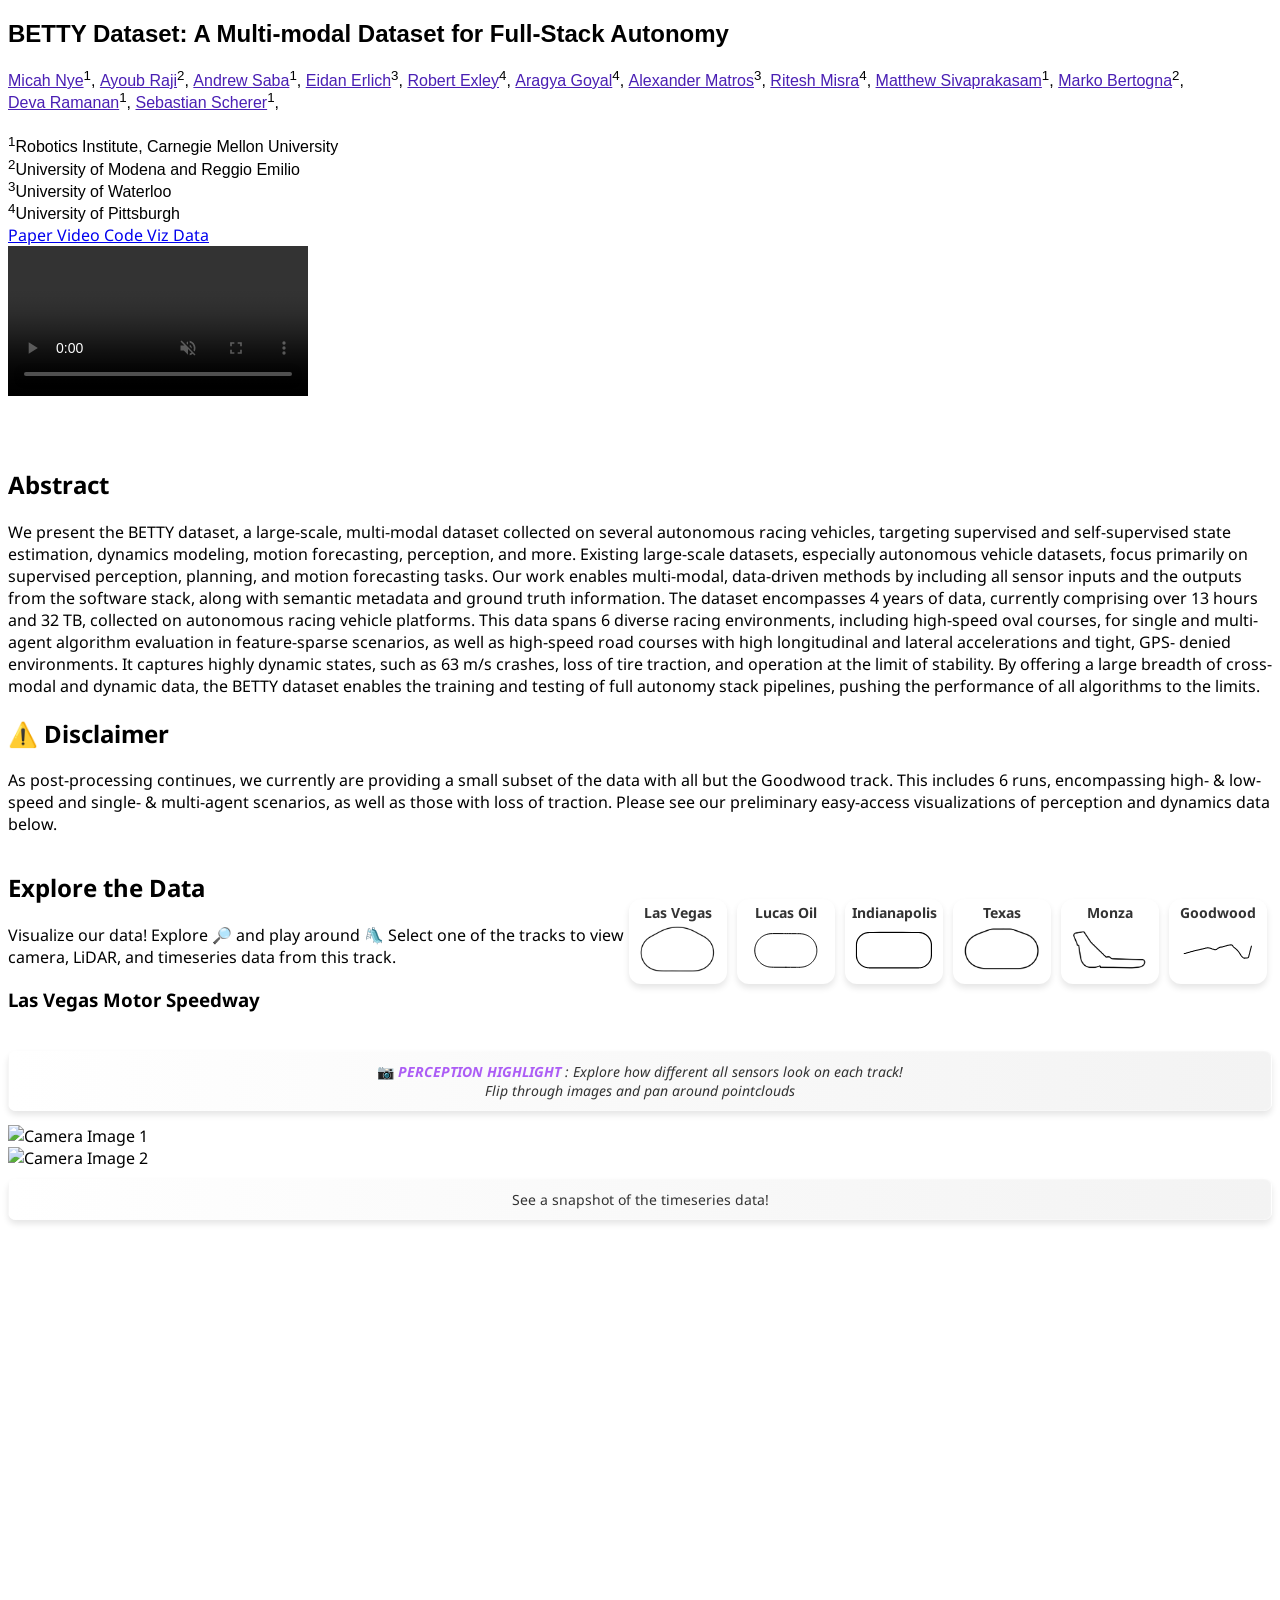
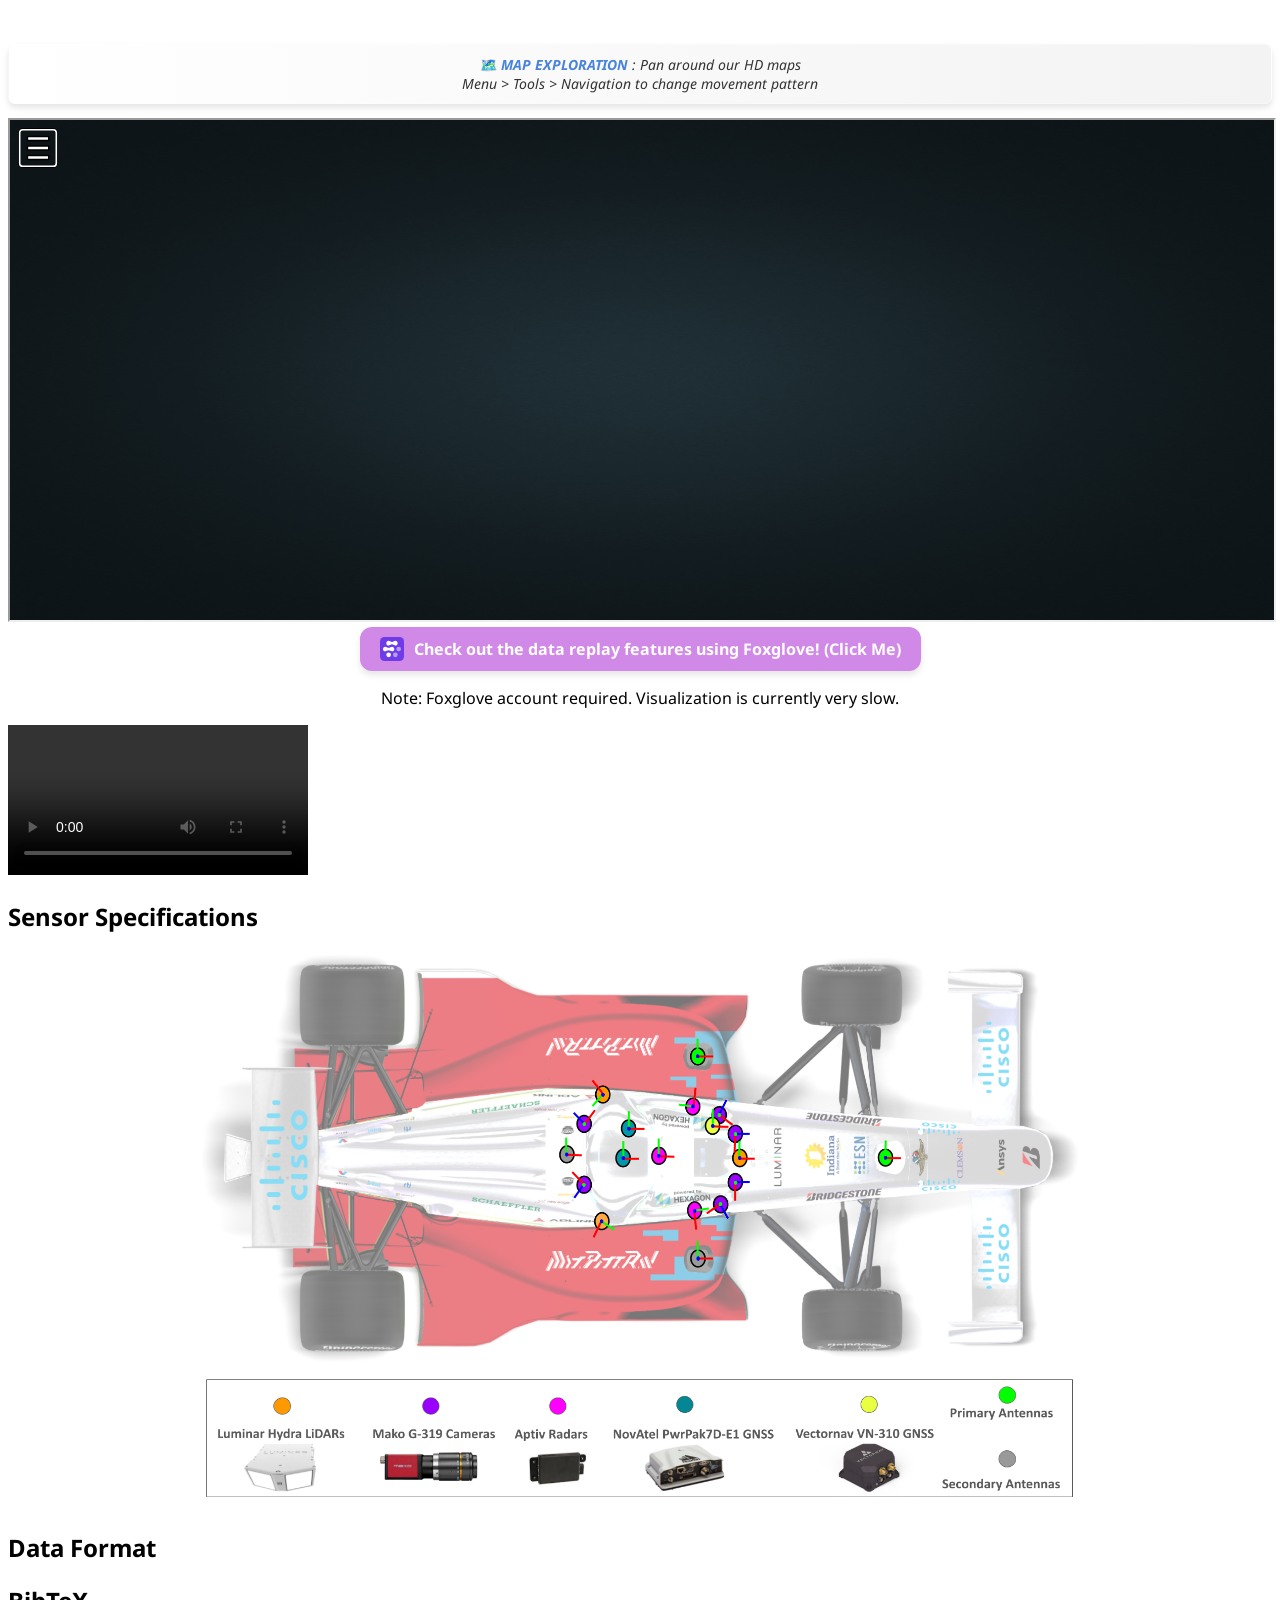
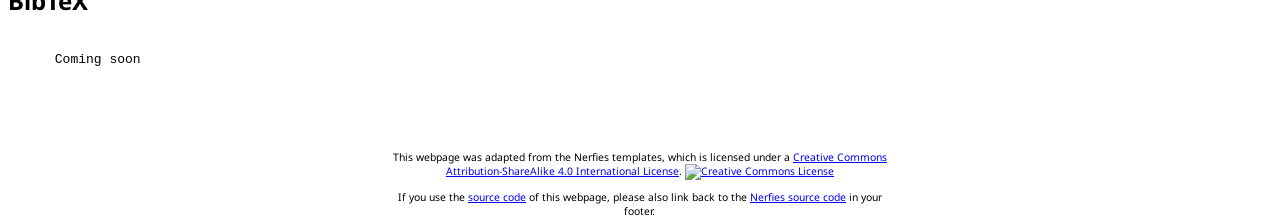
==== index.html @ 6faee747 "init technical info; authors; pretty buttons" ====
<!DOCTYPE html>
<html>
<head>
  <link rel = "icon" href = "assets/av21_slide.gif" type = "image/x-icon">
        
  <meta charset="utf-8">
  <meta name="description"
        content="BETTY Dataset: A Multi-modal Dataset for Full-Stack Autonomy">
  <meta name="keywords" content="BETTY, Dataset, Racecar, Multi-modal, Perception, Dynamics, Cross-modal">
  <meta name="viewport" content="width=device-width, initial-scale=1">
  <!-- <meta property="og:image" content="assets/Thumbnail.png" />         -->
  <title>BETTY Dataset: A Multi-modal Dataset for Full-Stack Autonomy</title>

  <!-- Google tag (gtag.js) -->
  <script async src="https://www.googletagmanager.com/gtag/js?id=G-ERWFHDG4GX"></script>
  <script>
    window.dataLayer = window.dataLayer || [];
    function gtag(){dataLayer.push(arguments);}
    gtag('js', new Date());

    gtag('config', 'G-ERWFHDG4GX'); // TODO: Configure this if we want ad analytics?
  </script>

  <link href="https://fonts.googleapis.com/css?family=Google+Sans|Noto+Sans|Castoro"
        rel="stylesheet">

  <link rel="stylesheet" href="static/css/bulma.min.css">
  <link rel="stylesheet" href="static/css/bulma-carousel.min.css">
  <link rel="stylesheet" href="static/css/bulma-slider.min.css">
  <link rel="stylesheet" href="static/css/fontawesome.all.min.css">
  <link rel="stylesheet"
        href="https://cdn.jsdelivr.net/gh/jpswalsh/academicons@1/css/academicons.min.css">
  <link rel="stylesheet" href="static/css/index.css">
  <link rel="icon" href="static/images/favicon.svg">

  <script src="https://ajax.googleapis.com/ajax/libs/jquery/3.5.1/jquery.min.js"></script>
  <script defer src="static/js/fontawesome.all.min.js"></script>
  <!-- <script src="static/js/filter.js"></script> -->
  <script src="https://cdn.plot.ly/plotly-latest.min.js"></script>

</head>
<body>

<nav class="navbar" role="navigation" aria-label="main navigation">
  <div class="navbar-menu">
    <div class="navbar-start" style="flex-grow: 1; justify-content: center;">
      <a class="navbar-item" href="https://pitt-mit-iac.github.io/betty-dataset/">
      <span class="icon">
          <i class="fas fa-home"></i>
      </span>
      </a>
    </div>

  </div>
</nav>


<section class="hero">
  <div class="hero-body">
    <div class="container is-max-desktop">
      <div class="columns is-centered">
        <div class="column has-text-centered">
          <h1 class="title is-2 publication-title">BETTY Dataset: A Multi-modal Dataset for Full-Stack Autonomy</h1>
          <div class="is-size-6 publication-authors">
            <span class="author-block">
              <a href="mailto:micahn@andrew.cmu.edu">Micah Nye</a><sup>1</sup>,
            </span>
            <span class="author-block">
                <a href="mailto:ayoubraji@unimore.it">Ayoub Raji</a><sup>2</sup>,
              </span>
            <span class="author-block">
              <a href="mailto:asaba96@pitt.edu">Andrew Saba</a><sup>1</sup>,
            </span>
            <span class="author-block">
              <a href="mailto:emerlich@uwaterloo.ca">Eidan Erlich</a><sup>3</sup>,
            </span>
            <span class="author-block">
              <a href="mailto:robertexley@pitt.edu">Robert Exley</a><sup>4</sup>,
            </span>
            <span class="author-block">
              <a href="mailto:arg195@pitt.edu">Aragya Goyal</a><sup>4</sup>,
            </span>
            <span class="author-block">
              <a href="mailto:amatros@uwaterloo.ca">Alexander Matros</a><sup>3</sup>,
            </span>
            <span class="author-block">
              <a href="mailto:rim39@pitt.edu">Ritesh Misra</a><sup>4</sup>,
            </span>
            <span class="author-block">
              <a href="mailto:msivapra@andrew.cmu.edu">Matthew Sivaprakasam</a><sup>1</sup>,
            </span>
            <span class="author-block">
              <a href="mailto:marko.bertogna@unimore.it">Marko Bertogna</a><sup>2</sup>,
            </span>
            <span class="author-block">
              <a href="mailto:deva@andrew.cmu.edu">Deva Ramanan</a><sup>1</sup>,
            </span>
            <span class="author-block">
              <a href="mailto:basti@andrew.cmu.edu">Sebastian Scherer</a><sup>1</sup>,
            </span>
          </div>
          <br/>
          <div class="is-size-6 publication-authors">
            <span class="author-block"><sup>1</sup>Robotics Institute, Carnegie Mellon University</span> <br/>
            <span class="author-block"><sup>2</sup>University of Modena and Reggio Emilio</span> <br/>
            <span class="author-block"><sup>3</sup>University of Waterloo</span> <br/>
            <span class="author-block"><sup>4</sup>University of Pittsburgh</span> <br/>
          </div>
          
          <div class="column has-text-centered">
            <div class="publication-links">
              <!-- PDF Link. -->
              <span class="link-block">
                <a href="https://drive.google.com/file/d/1gj07xP10B_vZevlVwXNm5aAtVYrqUUbj/view?usp=drive_link"
                   class="external-link button is-normal ">
                  <span class="icon">
                      <i class="fas fa-file-pdf"></i>
                  </span>
                  <span>Paper</span>
                </a>
              </span>
              <!-- <span class="link-block">
                <a href="TODO: add link here"
                   class="external-link button is-normal ">
                  <span class="icon">
                      <i class="ai ai-arxiv"></i>
                  </span>
                  <span>arXiv</span>
                </a>
              </span> -->
              <!-- Video Link. -->
              <span class="link-block">
                <a href="https://drive.google.com/file/d/1tbdRRiZdlxsYH-9TIWh7731jCSpSqV1w/view?usp=drive_link"
                   class="external-link button is-normal ">
                  <span class="icon">
                      <i class="fab fa-youtube"></i>
                  </span>
                  <span>Video</span>
                </a>
              </span>
              <!-- Code Link. -->
              <span class="link-block">
                <a href="./coming_soon.html"
                   class="external-link button is-normal ">
                  <span class="icon">
                      <i class="fab fa-github"></i>
                  </span>
                  <span>Code</span>
                  </a>
              </span>
              <!-- Demo Link. -->
              <span class="link-block">
                <a href="#viz"
                   class="external-link button is-normal">
                  <span class="icon">
                      <i class="fa fa-eye"></i>
                  </span>
                  <span>Viz</span>
                  </a>
              </span>
              <!-- Data Link. -->
              <span class="link-block">
                <a href="./coming_soon.html"
                   class="external-link button is-normal ">
                  <span class="icon">
                      <i class="fa fa-database"></i>
                  </span>
                  <span>Data</span>
                  </a>
              </span>
              
              <!-- Hugging Face Demo Link.
              <span class="link-block">
                <a href="https://huggingface.co/spaces/TheProjectsGuy/AnyLoc"
                   class="external-link button is-normal">
                  <span class="icon">
                      <i class="fa fa-face-smiling-hands"></i>
                  </span>
                  <span>HF Demo</span>
                  </a>
              </span> -->
              <!-- Dataset Link. -->
              <!-- <span class="link-block">
                <a href="#"
                   class="external-link button is-normal" disabled="true">
                  <span class="icon">
                      <i class="far fa-images"></i>
                  </span>
                  <span>Data</span>
                  </a>
            </div> -->
          </div>
        </div>
      </div>
    </div>
  </div>
</section>


<!-- TODO: add video content here -->
<section class="hero teaser">
  <div class="container is-max-desktop">
    <div class="hero-body">
        <div class="container is-max-desktop">
        <div class="columns is-centered">
      
        <div class="column has-text-centered">
          <div class="content">
            <video id="s1_recon" autoplay controls muted playsinline height="100%">
              <source src="assets/ICRA_2025_BETTY_Dataset_Video_Nye.mp4"
                      type="video/mp4">
            </video>
          </div>
        </div>
        </div>
        </div>
      <!-- <h2 class="subtitle has-text-centered">
        <span>BETTY Dataset</span>
      </h2> -->
    </div>
  </div>
</section>


<section class="hero is-small is-light">
  <div class="hero-body">
  <div class="container is-max-desktop">
    <!-- Abstract. -->
    <div class="columns is-centered has-text-centered">
      <div class="column is-four-fifths">
        <h2 class="title is-3">Abstract</h2>
        <div class="content has-text-justified">
          <p>
            We present the BETTY dataset, a large-scale, multi-modal dataset collected on several autonomous racing vehicles, targeting supervised and self-supervised state estimation, dynamics modeling, motion forecasting, perception, and more. Existing large-scale datasets, especially autonomous vehicle datasets, focus primarily on supervised perception, planning, and motion forecasting tasks. Our work enables multi-modal, data-driven methods by including all sensor inputs and the outputs from the software stack, along with semantic metadata and ground truth information. The dataset encompasses 4 years of data, currently comprising over 13 hours and 32 TB, collected on autonomous racing vehicle platforms. This data spans 6 diverse racing environments, including high-speed oval courses, for single and multi-agent algorithm evaluation in feature-sparse scenarios, as well as high-speed road courses with high longitudinal and lateral accelerations and tight, GPS- denied environments. It captures highly dynamic states, such as 63 m/s crashes, loss of tire traction, and operation at the limit of stability. By offering a large breadth of cross-modal and dynamic data, the BETTY dataset enables the training and testing of full autonomy stack pipelines, pushing the performance of all algorithms to the limits.
          </p>
        </div>
      </div>
    </div>
    </div>
    <!-- Paper video. -->
    <!-- <div class="columns is-centered has-text-centered">
      <div class="column is-four-fifths">
        <h2 class="title is-3">Video</h2>
        <div class="publication-video">
          <a id="overview_video"></a>
          <iframe
            src="./data/">
          </iframe>
        </div>
      </div>
    </div>
  </div> -->
    <!--/ Paper video. -->
</section>

<!--
<section class="section" id="filter">
<div class="hero-body">
<div class="container is-max-desktop">
  <h2 class="title is-3">Filter Betty Dataset</h2>
  <form id="addfilterform">
      <div class="block">
          <h3 class="subtitle">Add a filter</h2>
          <label for="attribute">YAML Attribute:</label>
          <select id="attribute" name="attribute">
              <option value="">Select an attribute</option>
          </select>
          <button type="button" onclick="addYamlAttribute()">Add sub-attribute</button>
          <p id="allattributes"></p>
      </div>

      <!- - conditionally display this - ->
      <div id="transformation-section" style="display: none;" class="block">
          <h3 class="subtitle">Apply function to data (Optional)</h3>
          <div>
              <label for="transformation">Transformation:</label>
              <select id="transformation" name="transformation" value="none">
                  <option value="none">None</option>
                  <option value="len">Python Function: len()</option>
              </select>
          </div>
      </div>
      <div class="block">
        <h3 class="subtitle">Filter criteria</h3>
        <label for="filtertype">Type:</label>
        <select id="filtertype" name="filtertype" value="exact">
            <option value="exact">Exact Value</option>
            <option value="range">Range</option>
            <option value="set">Set of Values</option>
        </select>
        <div id="exact" class="">
            <label for="exactvalue">Enter exact value:</label>
            <input type="text" id="exactvalue" name="exactvalue">
        </div>
        <div id="range" class="hidden">
            <div>
                <label for="rangebegin">Enter range begin:</label>
                <input type="text" id="rangebegin" name="rangebegin">
                <label for="rangebegininclusive">Inclusive?</label>
                <input type="checkbox" id="rangebegininclusive" name="rangebegininclusive">
            </div>
            <div>
                <label for="rangeend">Enter range end:</label>
                <input type="text" id="rangeend" name="rangeend">
                <label for="rangeendinclusive">Inclusive?</label>
                <input type="checkbox" id="rangeendinclusive" name="rangeendinclusive">
            </div>
        </div>
        <div id="set" class="hidden">
            <label for="setvalue">Enter set of possible values:</label>
            <input type="text" id="setvalue" name="setvalue">
            <button type="button" onclick="addSetValue()">Add value</button>
            <p id="setvalues"></p>
        </div>
        <div>
            <input type="submit" value="Add filter">
        </div>
      </div>
  </form>
  <form id="sendfilterform" class="block">
      <h2>All filters:</h2>
      <ul id="filterlist" ></ul>
      <input type="submit" value="Submit">
  </form>
</div>
</div>
</section>
-->

<section class="section" id="disclaimer">
  <div class="container is-max-desktop content">
      <div>
        <h1 class="title is-3">⚠️ Disclaimer</h1>
        <p class="is-size-10">As post-processing continues, we currently are providing a small subset of the data with all but the Goodwood track. This includes 6 runs, encompassing high- & low-speed and single- & multi-agent scenarios, as well as those with loss of traction. Please see our preliminary easy-access visualizations of perception and dynamics data below.</p>
      </div>
  </div>
</section>


<section class="section" id="viz" >
  <div class="container is-max-desktop content">
    <div id="track-select-block">
      <div>
        <h1 class="title is-3">Explore the Data</h1>
        <p class="is-size-10">Visualize our data! Explore 🔎 and play around 🛝 Select one of the tracks to view camera, LiDAR, and timeseries data from this track.</p>
        <h3 id="current-track">Las Vegas Motor Speedway</h3>
      </div>
      <div id="track-select-row">
        <div id="track-select-button-grun33" class="track-select-button" onclick='set_run("grun33")'>
          <p>Las Vegas</p>
          <img class="track-icon" src="static/images/lvms.svg">
        </div>
        <div id="track-select-button-grun16" class="track-select-button" onclick='set_run("grun16")'>
          <p>Lucas Oil</p>
          <img class="track-icon" src="static/images/lor.svg">
        </div>
        <div id="track-select-button-grun50" class="track-select-button" onclick='set_run("grun50")'>
          <p>Indianapolis</p>
          <img class="track-icon" src="static/images/ims.svg">
        </div>
        <div id="track-select-button-grun20" class="track-select-button" onclick='set_run("grun20")'>
          <p>Texas</p>
          <img class="track-icon" src="static/images/tms.svg">
        </div>
        <div id="track-select-button-grun48" class="track-select-button" onclick='set_run("grun48")'>
          <p>Monza</p>
          <img class="track-icon" src="static/images/monza.svg">
        </div>
        <div id="track-select-button-grun38" class="track-select-button" onclick='set_run("grun38")'>
          <p>Goodwood</p>
          <img class="track-icon" src="static/images/goodwood.svg">
        </div>
      </div>
    </div>
    
    <div id="vizblock">
      <p id="percep-description">
        📷<em>
          <span class="text-emphasize" style="color: #ac5df5;">PERCEPTION HIGHLIGHT</span>
          : Explore how different all sensors look on each track!<br />Flip through images and pan around pointclouds
        </em>
      </p>
      <div id="viz-row">
        <!-- Camera visualization -->
        <div id="camera-viewer">
          <div id="camera-carousel" class="carousel">
            <div class="item-1">
              <img id="camera-image-1" src="static/data/grun33/00006400.png" alt="Camera Image 1">
            </div>
            <div class="item-2">
              <img id="camera-image-2" src="static/data/grun33/00018501.png" alt="Camera Image 2">
            </div>
          </div>
        </div>
        
        <!-- LiDAR visualization -->
        <div id="lidar-viewer">
          <div id="lidar-container" style="width: 100%; height: 100%;"></div>
        </div>
      </div>

      <!-- Timeseries visualization -->
      <p id="timeseries-description">See a snapshot of the timeseries data!</p>
      <div id="timeseries-div" style="width: 100%; height: 400px; position: relative;">
      </div>

      <!-- WORKS!!! -->
      <!-- See a snapshot of the timeseries data! -->
      <script src="https://d3js.org/d3.v6.min.js"></script>
      <script src="https://cdn.plot.ly/plotly-latest.min.js"></script>

      <!-- Timeseries Plots -->
      <script src="static/js/plotting/grun16/grun16.js"></script>
      <script src="static/js/plotting/grun20/grun20.js"></script>
      <script src="static/js/plotting/grun33/grun33.js"></script>
      <script src="static/js/plotting/grun38/grun38.js"></script>
      <script src="static/js/plotting/grun48/grun48.js"></script>
      <script src="static/js/plotting/grun50/grun50.js"></script>
  
    </div>
    <script src="static/js/bulma-carousel.min.js"></script>
    <script src="static/js/bulma-slider.min.js"></script>
    <script src="https://cdnjs.cloudflare.com/ajax/libs/three.js/r128/three.min.js"></script>
    <script src="https://cdn.jsdelivr.net/npm/three@0.128.0/examples/js/controls/OrbitControls.js"></script>
    <script src="https://cdn.jsdelivr.net/npm/three@0.128.0/examples/js/loaders/PCDLoader.js"></script>
    <script src="./libs/jquery/jquery-3.1.1.min.js"></script>
    <script src="./libs/spectrum/spectrum.js"></script>
    <script src="./libs/jquery-ui/jquery-ui.min.js"></script>
    <script src="./libs/other/BinaryHeap.js"></script>
    <script src="./libs/tween/tween.min.js"></script>
    <script src="./libs/d3/d3.js"></script>
    <script src="./libs/proj4/proj4.js"></script>
    <script src="./libs/openlayers3/ol.js"></script>
    <script src="./libs/i18next/i18next.js"></script>
    <script src="./libs/jstree/jstree.js"></script>
    <script src="./libs/potree/potree.js"></script>
    <script src="./libs/plasio/js/laslaz.js"></script>
    <script src="static/js/index.js"></script>

    <!-- Map viewer -->
    <!-- Static for now -->
    <p id="percep-description">
      🗺️<em>
        <span class="text-emphasize" style="color: #4983db;">MAP EXPLORATION</span>
        : Pan around our HD maps<br />Menu > Tools > Navigation to change movement pattern
      </em>
    </p>
    <iframe src="potree-viewer.html" width="100%" height="500px"></iframe>

    <!-- Foxglove -->
    <div class="button-wrapper center">
      <a href="https://app.foxglove.dev/view?ds=remote-file&ds.url=https%3A%2F%2Fairlab-share-01.andrew.cmu.edu%3A9000%2Fbetty%2Fgrun-48-2023-06-18-VEH8-MONZA-RUN-0%2Fmcap%2Fgrun-48-combined%2Fgrun-48-combined_0.mcap%3FX-Amz-Algorithm%3DAWS4-HMAC-SHA256%26X-Amz-Credential%3DLbSP6zwaMHk0YgQuixPW%252F20250306%252Fna-east-1%252Fs3%252Faws4_request%26X-Amz-Date%3D20250306T183550Z%26X-Amz-Expires%3D604800%26X-Amz-SignedHeaders%3Dhost%26X-Amz-Signature%3Da060de9ed154dbe30ca8b0bd474cfcd3fb0ddffc701269bc602f83ab8de10316&layoutId=lay_0dUxYWH4IFfsL4qa&time=2023-06-18T07%3A57%3A08.300020649Z" target="_blank" class="custom-button">
        <div class="button-content">
          <img src="assets/foxglove_logo.svg" alt="Icon" class="button-icon" />
          <span class="button-text">Check out the data replay features using Foxglove! (Click Me)</span>
        </div>
      </a>
    </div>
    <div style="text-align:center">
      <p class="is-size-7">Note: Foxglove account required. Visualization is currently very slow.</p>
    </div>
    <video controls autoplay loop>
      <source src="assets/foxglove_viz_video.mp4" type="video/mp4">
    </video>
  </div>
</section>

<!-- <section id="pointcloud-viewer">
  <iframe src="potree-viewer.html" width="100%" height="100%"></iframe>
</section> -->

<section class="section" id="sensor-specs">
  <div class="container is-max-desktop content">
    <h2 class="title is-3">Sensor Specifications</h2>
    <div style="text-align: center;">
      <img src="assets/betty_sensors.svg" alt="AV21 (betty) sensors" width="70%"/>
      <img src="assets/betty_sensors_key.svg" alt="AV21 (betty) sensors key" width="70%"/>
    </div>
  </div>
</section>


<section class="section" id="data-format">
  <div class="container is-max-desktop content">
    <h2 class="title is-3">Data Format</h2>

  </div>
</section>

<section class="section" id="BibTeX">
  <div class="container is-max-desktop content">
    <h2 class="title is-3">BibTeX</h2>
    <pre><code>
      Coming soon
    </code></pre>
  </div>
</section>


<style>
  #blocks {
      width:100%;
      height:60px;
      margin:0 auto;
  }
  #block1 {
      height:33.33%;
      width:30%;
      float: left;
  }
  #block2 {
      height:33.33%;
      width:40%;
      float: left;
  }
  #block3 {
      height:33.33%;
      width:30%;
      float: right;
  }
</style>

<footer class="footer">
    <div class="container">
        <div id="blocks">  
          <div id="block1">
            <!--
            TODO: do we want this link?
            <a href="https://theairlab.org/">
              <img src="static/images/Horizontal@2x.png" alt="AirLab Logo" style="width:60%;">
            </a>
            -->
          </div>
          <div id="block2">
            <center>
              <a class="button is-text" itemprop="linkedin" href="https://www.linkedin.com/company/10629296/admin/feed/posts/" target="_blank">
                <i class="fab fa-linkedin fa-lg" style="height:100%;"></i>
              </a>
              <a class="button is-text" itemprop="facebook" href="https://www.facebook.com/airlabcmu/" target="_blank">
                <i class="fab fa-facebook fa-lg" style="height:100%;"></i>
              </a>
              <a class="button is-text" itemprop="twitter" href="https://www.twitter.com/airlabcmu/" target="_blank">
                <i class="fab fa-twitter fa-lg"></i>
              </a>
              <a class="button is-text" itemprop="medium" href="https://medium.com/airlabcmu" target="_blank">
                <i class="fab fa-medium fa-lg"></i>
              </a>
              <a class="button is-text" itemprop="github" href="https://github.com/castacks" target="_blank">
                <i class="fab fa-github fa-lg"></i>
              </a>
              <a class="button is-text" itemprop="bitbucket" href="https://bitbucket.org/castacks/" target="_blank">
                <i class="fab fa-bitbucket fa-lg"></i>
              </a>
              <br>
              <br>
              <p class="" style="font-size: .65rem;">This webpage was adapted from the Nerfies templates, 
                  which is licensed under a 
                  <a rel="license" href="http://creativecommons.org/licenses/by-sa/4.0/">Creative Commons Attribution-ShareAlike 4.0 International License</a>. 
                  <a rel="license" href="http://creativecommons.org/licenses/by-sa/4.0/">
                    <img alt="Creative Commons License" style="border-width:0; height: 0.65rem;" src="https://i.creativecommons.org/l/by-sa/4.0/88x31.png" />
                  </a>
              </p>
              <p class="" style="font-size: .65rem;">If you use the <a href="https://github.com/castacks/visafe">source code</a> of this webpage,
                please also link back to the <a href="https://github.com/nerfies/nerfies.github.io">Nerfies source code</a> in your footer.</p>
            </center>
          </div>
          <div id="block3">
            <!--
          TODO: do we want this link?
            <a href="https://www.ri.cmu.edu/">
              <img src="static/images/riLogo2019.svg" alt="RI Logo" style="float: right;">
            </a>
            -->
          </div>
        </div>
    </div>
</footer>


</body>
</html>
---- static/css/index.css ----
body {
  font-family: 'Noto Sans', sans-serif;
}

.hidden {
    display: none;
}

.footer .icon-link {
    font-size: 25px;
    color: #000;
}

.icon::before {
  display: inline-block;
  text-rendering: auto;
  -webkit-font-smoothing: antialiased;
}

.account::before {
  font: var(--fa-eye);
  content: '\f106e';
}

.link-block a {
    margin-top: 5px;
    margin-bottom: 5px;
}

.coolname {
  font-variant: small-caps;
}


.teaser .hero-body {
  padding-top: 0;
  padding-bottom: 3rem;
}

.teaser {
  font-family: 'Google Sans', sans-serif;
}


.publication-title {
}

.publication-banner {
  max-height: parent;

}

.publication-banner video {
  position: relative;
  left: auto;
  top: auto;
  transform: none;
  object-fit: fit;
}

.publication-header .hero-body {
}

.publication-title {
    font-family: 'Google Sans', sans-serif;
}

.publication-authors {
    font-family: 'Google Sans', sans-serif;
}

.publication-venue {
    color: #555;
    width: fit-content;
    font-weight: bold;
}

.publication-awards {
    color: #ff3860;
    width: fit-content;
    font-weight: bolder;
}

.publication-authors {
}

.publication-authors a {
   color: #4A1FB4 !important;
}

.publication-authors a:hover {
    text-decoration: underline;
}

.author-block {
  display: inline-block;
}

.publication-banner img {
}

.publication-authors {
  /*color: #4286f4;*/
}

.publication-video {
    position: relative;
    width: 100%;
    height: 0;
    padding-bottom: 56.25%;

    overflow: hidden;
    border-radius: 10px !important;
}

.publication-video iframe {
    position: absolute;
    top: 0;
    left: 0;
    width: 100%;
    height: 100%;
}

.publication-body img {
}

#track-select-block {
  display: flex;
  flex-direction: row;
  align-items: center;
  margin-bottom: 10px;

  /* TBD if I want stickiness */
  /* position: sticky;
  top: 0;
  padding: 10px 16px;
  background: white;
  z-index: 1000; */
}

#track-select-row {
  display: flex;
  flex-direction: row;
  margin-left: auto;
  align-items: center;
  gap: 0px; /* Add spacing between buttons */
}

.track-select-button {
  margin: 5px;
  width: 90px; /* Keep the width unchanged */
  background-color: #ffffff; /* White background */
  cursor: pointer;
  border: none;
  border-radius: 12px; /* More rounded corners */
  text-align: center;
  align-items: center;
  transition: background-color 0.3s ease, transform 0.2s ease, box-shadow 0.3s ease; /* Smooth transitions */
  box-shadow: 0 4px 6px rgba(0, 0, 0, 0.1); /* Subtle shadow */
  padding: 4px; /* Add padding for better spacing */
}

/* Hover effect */
.track-select-button:hover {
  background-color: #f0f0f0; /* Light gray background on hover */
  transform: scale(1.05); /* Slightly scale up the button */
  box-shadow: 0 6px 8px rgba(0, 0, 0, 0.15); /* Enhanced shadow on hover */
}

/* Active (clicked) state */
.track-select-button:active {
  transform: scale(0.95); /* Slightly scale down when clicked */
}

.active-track {
  background-color: #ffe8e5;
}

/* Track icon (unchanged) */
.track-icon {
  width: 80px; /* Keep the icon size unchanged */
  height: auto; /* Maintain aspect ratio */
}

/* Text inside the button */
.track-select-button p {
  margin: 0; /* Remove default margin */
  font-size: 14px; /* Adjust font size */
  font-weight: bold; /* Make text bold */
  color: #333; /* Dark gray text color */
}

#timeseries-div {
  position: relative; /* Ensure the container is a positioning context */
  width: 100%;
  height: 500px;
}

#timeseries-description-wrapper {
  position: absolute; /* Position the wrapper absolutely within the container */
  bottom: 10px; /* Adjust the top position as needed */
  left: 50%; /* Center horizontally */
  transform: translateX(-50%); /* Center horizontally */
  z-index: 10; /* Ensure the text appears above the plot */
  text-align: center; /* Center the text */
}

#percep-description {
  font-size: 14px;
  color: #333; /* Text color */
  margin-top: 10px;
  text-align: center; /* Center the text */
  padding: 10px 20px; /* Add padding for better spacing */
  border-radius: 8px; /* Rounded corners */
  background: linear-gradient(
    to right,
    rgba(255, 255, 255, 0.8), /* Semi-transparent white */
    rgba(240, 240, 240, 0.8) /* Semi-transparent light gray */
  ); /* Gradient background */
  box-shadow: 0 4px 6px rgba(0, 0, 0, 0.1); /* Subtle shadow for depth */
  backdrop-filter: blur(5px); /* Blur effect for a modern look */
  border: 1px solid rgba(255, 255, 255, 0.3); /* Light border for definition */
  max-width: 100%; /* Limit width for better readability */
  
}

#timeseries-description {
  font-size: 14px;
  color: #333; /* Text color */
  margin-top: 10px;
  text-align: center; /* Center the text */
  padding: 10px 20px; /* Add padding for better spacing */
  border-radius: 8px; /* Rounded corners */
  background: linear-gradient(
    to right,
    rgba(255, 255, 255, 0.8), /* Semi-transparent white */
    rgba(240, 240, 240, 0.8) /* Semi-transparent light gray */
  ); /* Gradient background */
  box-shadow: 0 4px 6px rgba(0, 0, 0, 0.1); /* Subtle shadow for depth */
  backdrop-filter: blur(5px); /* Blur effect for a modern look */
  border: 1px solid rgba(255, 255, 255, 0.3); /* Light border for definition */
  max-width: 100%; /* Limit width for better readability */
  
}

.text-emphasize {
  color: #ff6f61; /* Coral color for "Deep Dive" */
  font-weight: bold; /* Make it bold */
  text-transform: uppercase; /* Uppercase for emphasis */
}

.button-wrapper {
  /* Default wrapper styles */
}

.button-wrapper.center {
  display: flex;
  justify-content: center; /* Center horizontally */
  align-items: center; /* Center vertically (optional) */
}

.custom-button {
  display: inline-block;
  text-decoration: none;
  background-color: #d089e6;
  border-radius: 12px;
  padding: 10px 20px;
  color: white;
  font-family: 'Noto Sans', sans-serif;
  font-size: 16px;
  transition: background-color 0.3s ease, transform 0.2s ease;
  box-shadow: 0 4px 6px rgba(0, 0, 0, 0.1);
  border: none;
  cursor: pointer;
}

.custom-button:hover {
  background-color: #357abd;
  transform: scale(1.05);
}

.button-content {
  display: flex;
  align-items: center;
  justify-content: center;
  gap: 10px;
}

.button-icon {
  width: 24px;
  height: 24px;
}

.button-text {
  font-weight: bold;
}

#vizblock {
  width: 100%;
  display: flex;
  flex-direction: column;
}

#viz-row {
  display: flex;
  flex-direction: row;
}

#plot-viewer {
  width: 100%;
}

#camera-carousel {
  overflow: hidden;
}

#camera-viewer {
  width: 50%;
  float: left;
  overflow: hidden;
}

#lidar-viewer {
  width: 46.5%;
  margin-left: auto;
  overflow: hidden;
}

#pointcloud-viewer {
  display: flex;
  justify-content: center;
  align-items: center;
  margin: auto;
  width: 50%; /* Ensure it takes full width */
  height: 400px;
  /* border: 100px solid #a10000; */
  overflow: hidden;
  position: relative;
}

.results-carousel {
  overflow: hidden;
}

.results-carousel .item {
  margin: 5px;
  overflow: hidden;
  border: 1px solid #bbb;
  border-radius: 10px;
  padding: 0;
  font-size: 0;
}

.results-carousel video {
  margin: 0;
}


.interpolation-panel {
  background: #f5f5f5;
  border-radius: 10px;
}

.interpolation-panel .interpolation-image {
  width: 100%;
  border-radius: 5px;
}

.interpolation-video-column {
}

.interpolation-panel .slider {
  margin: 0 !important;
}

.interpolation-panel .slider {
  margin: 0 !important;
}

#interpolation-image-wrapper {
  width: 100%;
}
#interpolation-image-wrapper img {
  border-radius: 5px;
}

.interpolation-image-wrapper-uncoco img {
  margin-top: 50px ;
  margin-bottom: 80px;
}
.interpolation-image-wrapper-tabletop img {
  margin-top: 70px ;
  margin-bottom: 100px;
}
.interpolation-image-wrapper-fine-grained img {
  /* margin-top: 50px ; */
  margin-bottom: 20px;
}
.interpolation-image-wrapper-zero-shot img {
  margin-top: 25px ;
  /* margin-bottom: 100px; */
}
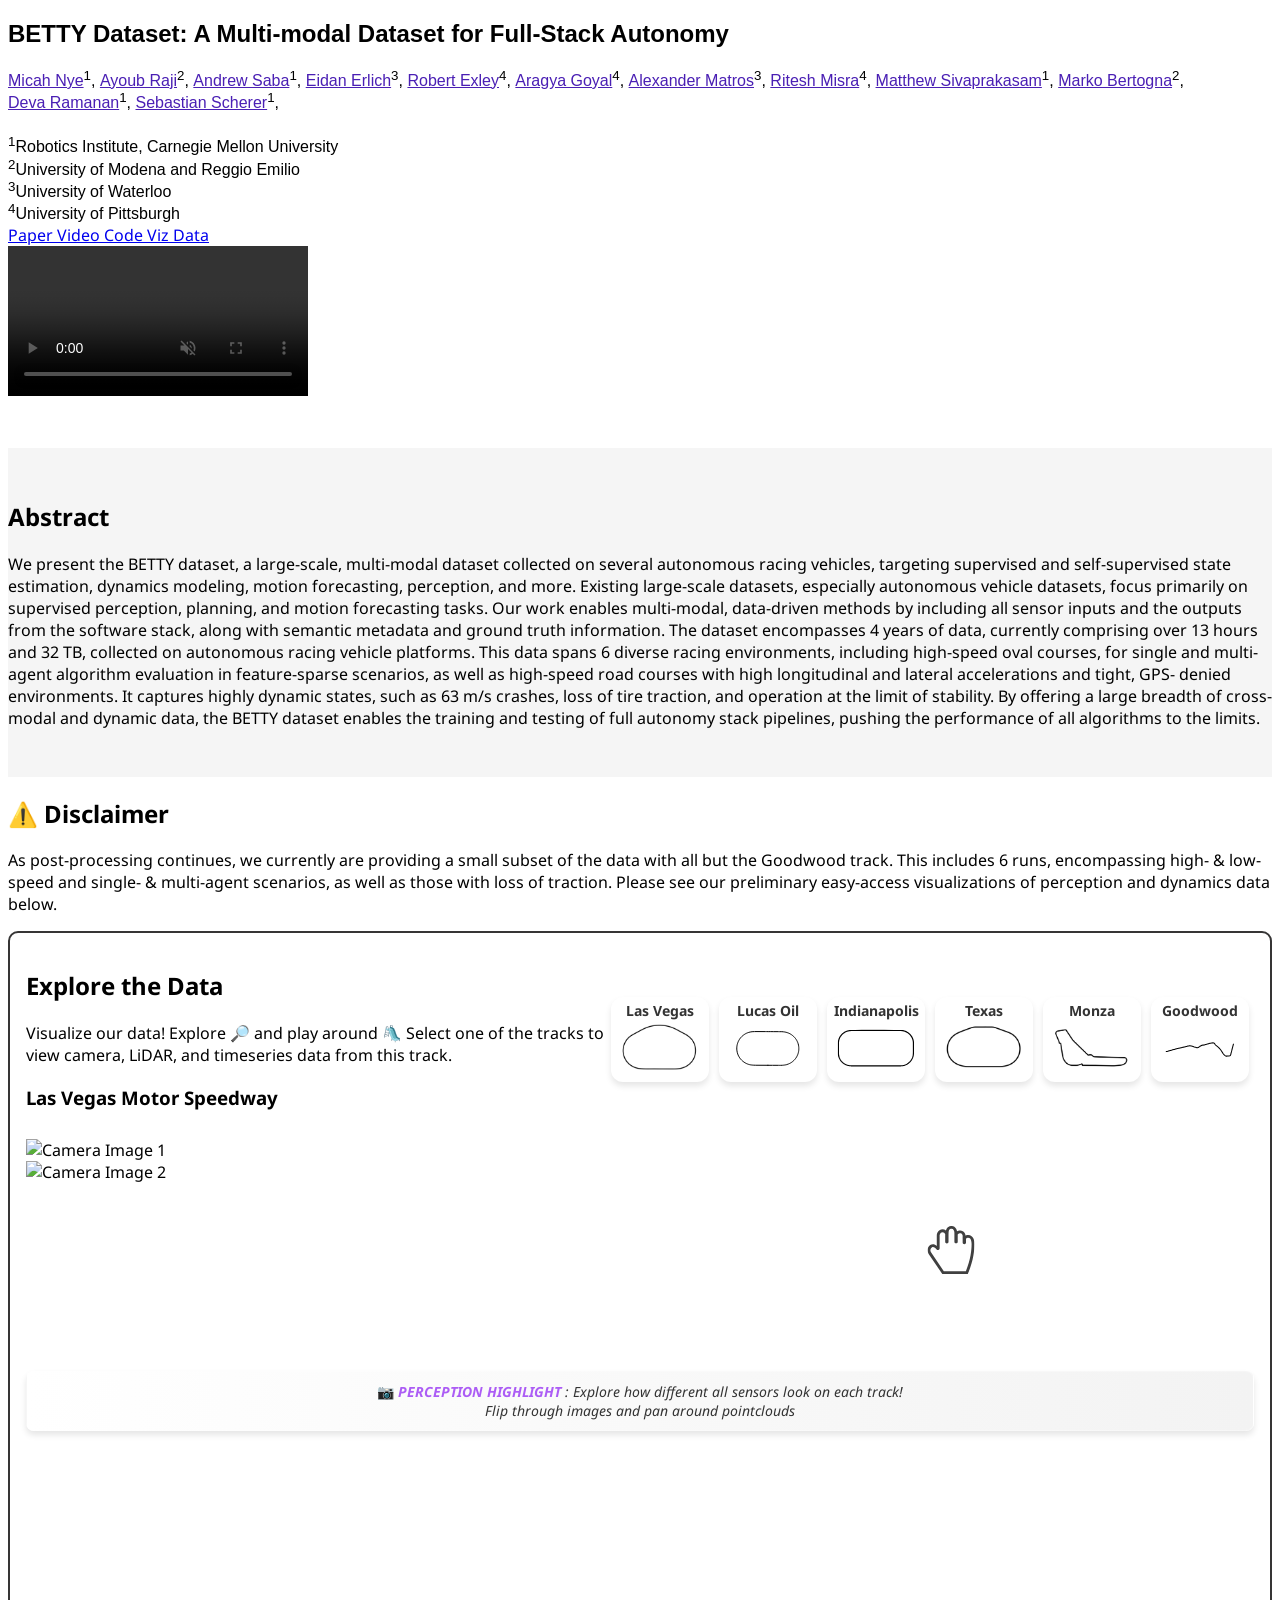
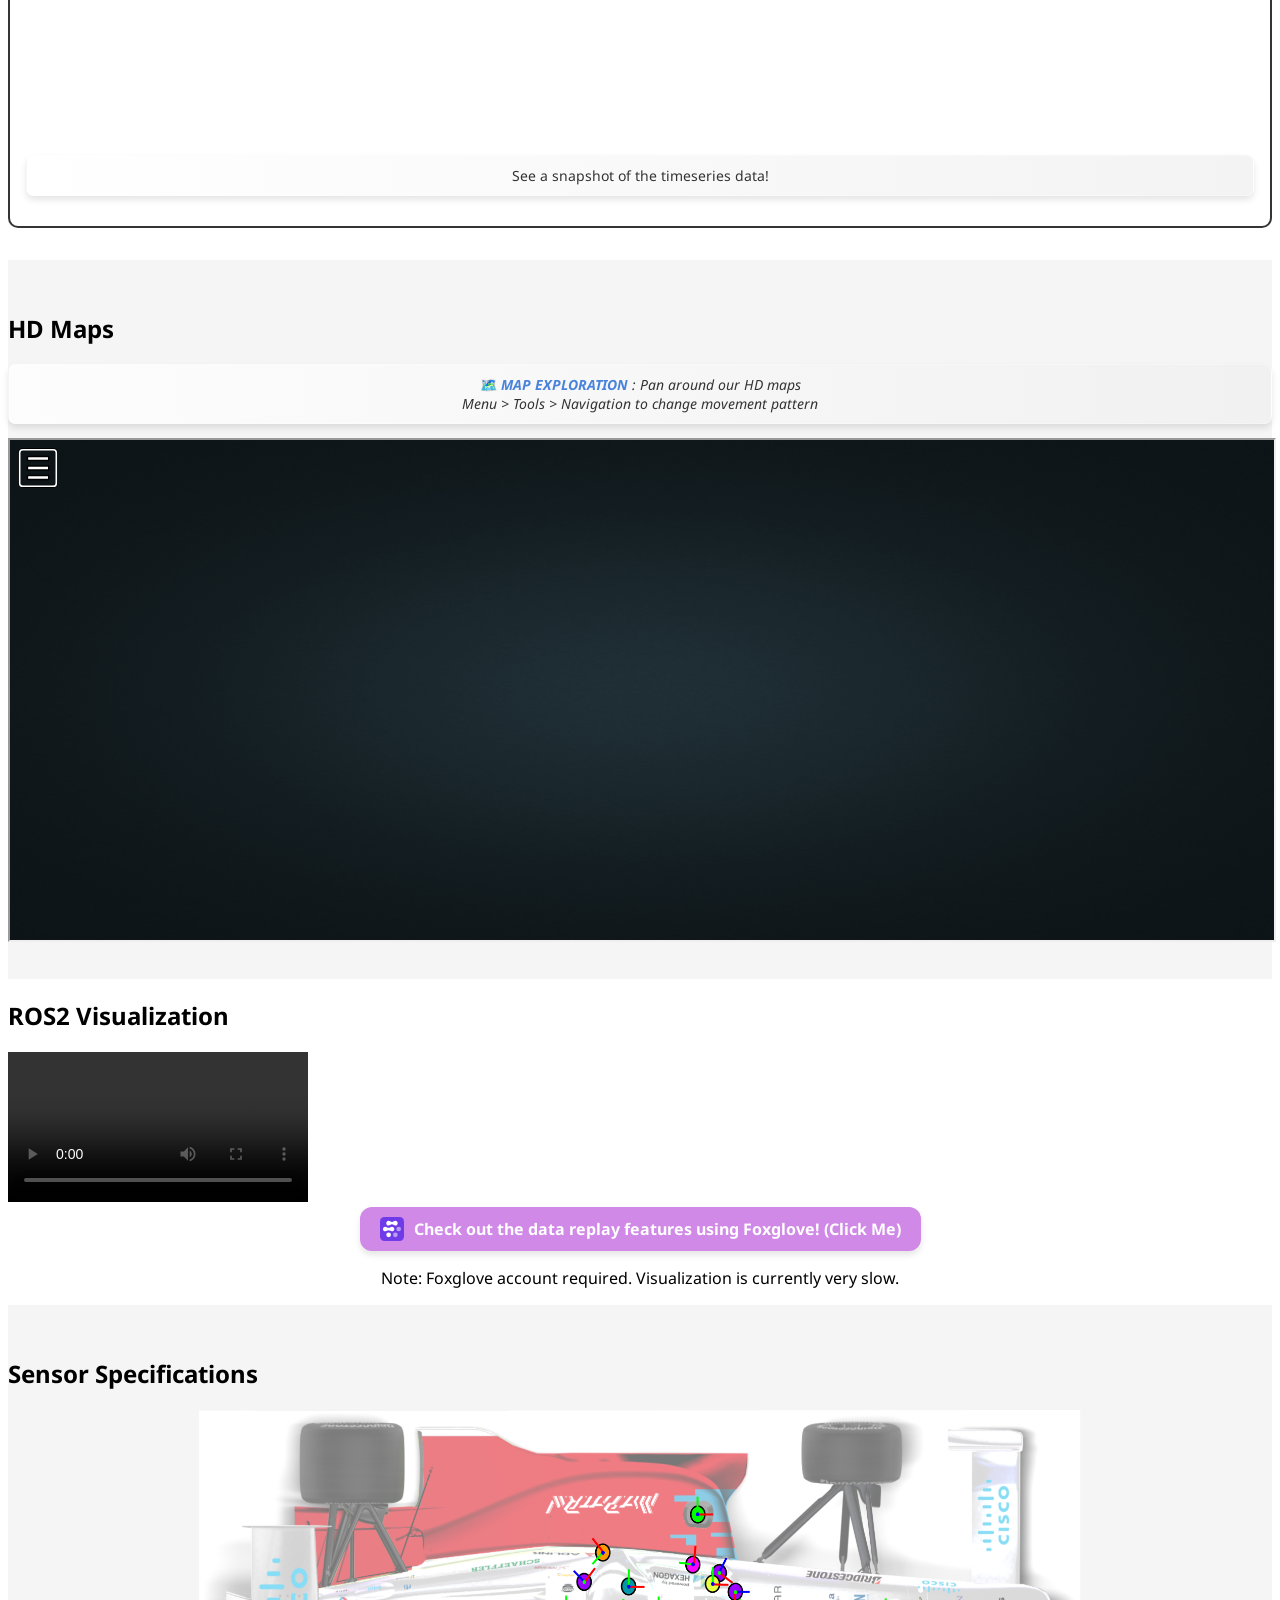
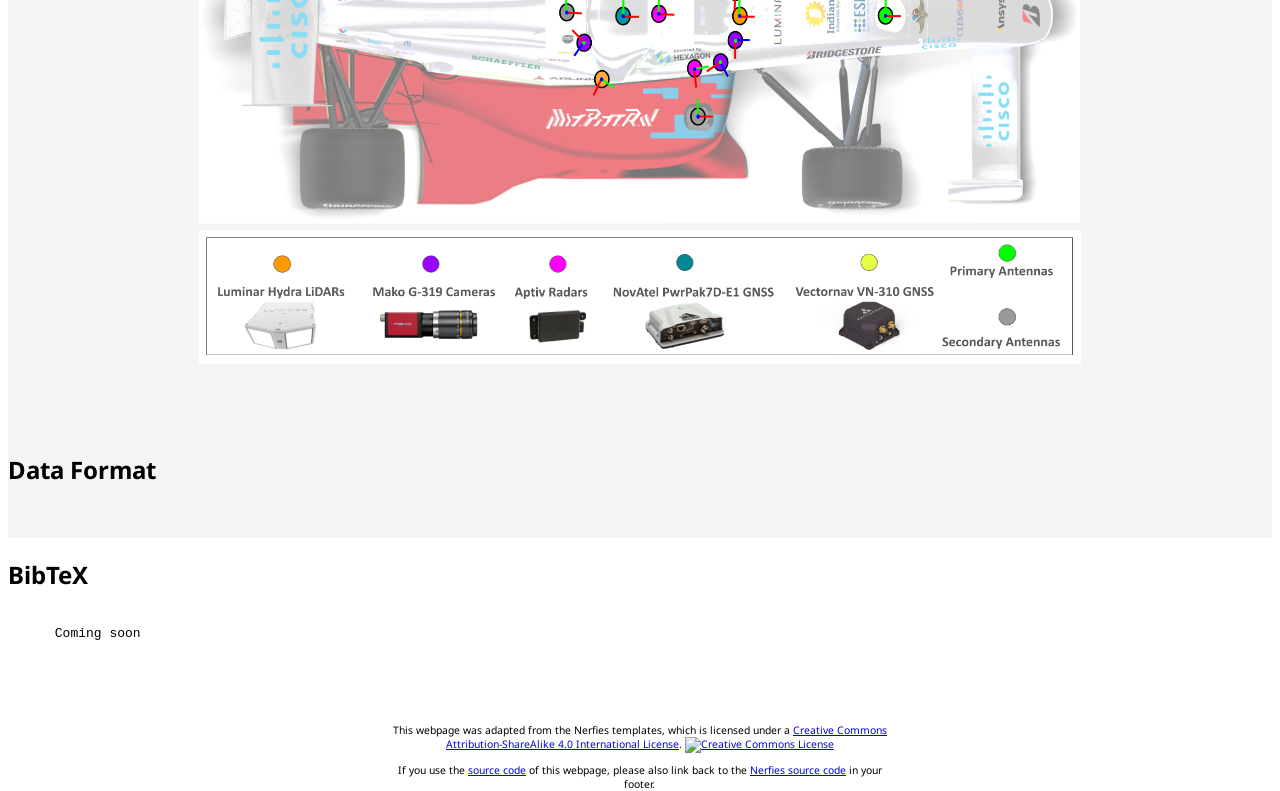
==== commit 21892b74: "timeseries clean; viz block emphasis; pcd grab hand" ====
--- a/index.html
+++ b/index.html
@@ -336,118 +336,160 @@
   </div>
 </section>
 
-
 <section class="section" id="viz" >
   <div class="container is-max-desktop content">
-    <div id="track-select-block">
-      <div>
-        <h1 class="title is-3">Explore the Data</h1>
-        <p class="is-size-10">Visualize our data! Explore 🔎 and play around 🛝 Select one of the tracks to view camera, LiDAR, and timeseries data from this track.</p>
-        <h3 id="current-track">Las Vegas Motor Speedway</h3>
-      </div>
-      <div id="track-select-row">
-        <div id="track-select-button-grun33" class="track-select-button" onclick='set_run("grun33")'>
-          <p>Las Vegas</p>
-          <img class="track-icon" src="static/images/lvms.svg">
-        </div>
-        <div id="track-select-button-grun16" class="track-select-button" onclick='set_run("grun16")'>
-          <p>Lucas Oil</p>
-          <img class="track-icon" src="static/images/lor.svg">
-        </div>
-        <div id="track-select-button-grun50" class="track-select-button" onclick='set_run("grun50")'>
-          <p>Indianapolis</p>
-          <img class="track-icon" src="static/images/ims.svg">
-        </div>
-        <div id="track-select-button-grun20" class="track-select-button" onclick='set_run("grun20")'>
-          <p>Texas</p>
-          <img class="track-icon" src="static/images/tms.svg">
-        </div>
-        <div id="track-select-button-grun48" class="track-select-button" onclick='set_run("grun48")'>
-          <p>Monza</p>
-          <img class="track-icon" src="static/images/monza.svg">
-        </div>
-        <div id="track-select-button-grun38" class="track-select-button" onclick='set_run("grun38")'>
-          <p>Goodwood</p>
-          <img class="track-icon" src="static/images/goodwood.svg">
-        </div>
-      </div>
-    </div>
+    <div id="track-select-outline">
+      <div id="track-select-block">
+        <div>
+          <h1 class="title is-3">Explore the Data</h1>
+          <p class="is-size-10">Visualize our data! Explore 🔎 and play around 🛝 Select one of the tracks to view camera, LiDAR, and timeseries data from this track.</p>
+          <h3 id="current-track">Las Vegas Motor Speedway</h3>
+        </div>
+        <div id="track-select-row">
+          <div id="track-select-button-grun33" class="track-select-button" onclick='set_run("grun33")'>
+            <p>Las Vegas</p>
+            <img class="track-icon" src="static/images/lvms.svg">
+          </div>
+          <div id="track-select-button-grun16" class="track-select-button" onclick='set_run("grun16")'>
+            <p>Lucas Oil</p>
+            <img class="track-icon" src="static/images/lor.svg">
+          </div>
+          <div id="track-select-button-grun50" class="track-select-button" onclick='set_run("grun50")'>
+            <p>Indianapolis</p>
+            <img class="track-icon" src="static/images/ims.svg">
+          </div>
+          <div id="track-select-button-grun20" class="track-select-button" onclick='set_run("grun20")'>
+            <p>Texas</p>
+            <img class="track-icon" src="static/images/tms.svg">
+          </div>
+          <div id="track-select-button-grun48" class="track-select-button" onclick='set_run("grun48")'>
+            <p>Monza</p>
+            <img class="track-icon" src="static/images/monza.svg">
+          </div>
+          <div id="track-select-button-grun38" class="track-select-button" onclick='set_run("grun38")'>
+            <p>Goodwood</p>
+            <img class="track-icon" src="static/images/goodwood.svg">
+          </div>
+        </div>
+      </div>
+      
+      <div id="vizblock">
+        <div id="viz-row">
+          <!-- Camera visualization -->
+          <div id="camera-viewer">
+            <div id="camera-carousel" class="carousel">
+              <div class="item-1">
+                <img id="camera-image-1" src="static/data/grun33/00006400.png" alt="Camera Image 1">
+              </div>
+              <div class="item-2">
+                <img id="camera-image-2" src="static/data/grun33/00018501.png" alt="Camera Image 2">
+              </div>
+            </div>
+          </div>
+          
+          <!-- LiDAR visualization -->
+          <div id="lidar-viewer">
+            <div id="lidar-container" style="width: 100%; height: 100%;"></div>
+            <!-- Hand icon SVG -->
+            <object id="animated-hand" type="image/svg+xml" data="assets/hand-grabber.svg" width="48" height="48"></object>
+          </div>
+        </div>
+        <p id="percep-description">
+          📷<em>
+            <span class="text-emphasize" style="color: #ac5df5;">PERCEPTION HIGHLIGHT</span>
+            : Explore how different all sensors look on each track!<br />Flip through images and pan around pointclouds
+          </em>
+        </p>
+
+        <!-- Timeseries visualization -->
+        <div id="timeseries-div" style="width: 100%; height: 300px; position: relative;">
+        </div>
+        <p id="timeseries-description">See a snapshot of the timeseries data!</p>
+
+        <!-- WORKS!!! -->
+        <!-- See a snapshot of the timeseries data! -->
+        <script src="https://d3js.org/d3.v6.min.js"></script>
+        <script src="https://cdn.plot.ly/plotly-latest.min.js"></script>
+
+        <!-- Timeseries Plots -->
+        <script src="static/js/plotting/grun16/grun16.js"></script>
+        <script src="static/js/plotting/grun20/grun20.js"></script>
+        <script src="static/js/plotting/grun33/grun33.js"></script>
+        <script src="static/js/plotting/grun38/grun38.js"></script>
+        <script src="static/js/plotting/grun48/grun48.js"></script>
+        <script src="static/js/plotting/grun50/grun50.js"></script>
     
-    <div id="vizblock">
-      <p id="percep-description">
-        📷<em>
-          <span class="text-emphasize" style="color: #ac5df5;">PERCEPTION HIGHLIGHT</span>
-          : Explore how different all sensors look on each track!<br />Flip through images and pan around pointclouds
+      </div>
+      <script src="static/js/bulma-carousel.min.js"></script>
+      <script src="static/js/bulma-slider.min.js"></script>
+      <script src="https://cdnjs.cloudflare.com/ajax/libs/three.js/r128/three.min.js"></script>
+      <script src="https://cdn.jsdelivr.net/npm/three@0.128.0/examples/js/controls/OrbitControls.js"></script>
+      <script src="https://cdn.jsdelivr.net/npm/three@0.128.0/examples/js/loaders/PCDLoader.js"></script>
+      <script src="./libs/jquery/jquery-3.1.1.min.js"></script>
+      <script src="./libs/spectrum/spectrum.js"></script>
+      <script src="./libs/jquery-ui/jquery-ui.min.js"></script>
+      <script src="./libs/other/BinaryHeap.js"></script>
+      <script src="./libs/tween/tween.min.js"></script>
+      <script src="./libs/d3/d3.js"></script>
+      <script src="./libs/proj4/proj4.js"></script>
+      <script src="./libs/openlayers3/ol.js"></script>
+      <script src="./libs/i18next/i18next.js"></script>
+      <script src="./libs/jstree/jstree.js"></script>
+      <script src="./libs/potree/potree.js"></script>
+      <script src="./libs/plasio/js/laslaz.js"></script>
+      <script src="static/js/index.js"></script>
+
+      <!-- Map viewer -->
+      <!-- Static for now -->
+      <!-- <p id="percep-description">
+        🗺️<em>
+          <span class="text-emphasize" style="color: #4983db;">MAP EXPLORATION</span>
+          : Pan around our HD maps<br />Menu > Tools > Navigation to change movement pattern
         </em>
       </p>
-      <div id="viz-row">
-        <!-- Camera visualization -->
-        <div id="camera-viewer">
-          <div id="camera-carousel" class="carousel">
-            <div class="item-1">
-              <img id="camera-image-1" src="static/data/grun33/00006400.png" alt="Camera Image 1">
-            </div>
-            <div class="item-2">
-              <img id="camera-image-2" src="static/data/grun33/00018501.png" alt="Camera Image 2">
-            </div>
-          </div>
-        </div>
-        
-        <!-- LiDAR visualization -->
-        <div id="lidar-viewer">
-          <div id="lidar-container" style="width: 100%; height: 100%;"></div>
-        </div>
-      </div>
-
-      <!-- Timeseries visualization -->
-      <p id="timeseries-description">See a snapshot of the timeseries data!</p>
-      <div id="timeseries-div" style="width: 100%; height: 400px; position: relative;">
-      </div>
-
-      <!-- WORKS!!! -->
-      <!-- See a snapshot of the timeseries data! -->
-      <script src="https://d3js.org/d3.v6.min.js"></script>
-      <script src="https://cdn.plot.ly/plotly-latest.min.js"></script>
-
-      <!-- Timeseries Plots -->
-      <script src="static/js/plotting/grun16/grun16.js"></script>
-      <script src="static/js/plotting/grun20/grun20.js"></script>
-      <script src="static/js/plotting/grun33/grun33.js"></script>
-      <script src="static/js/plotting/grun38/grun38.js"></script>
-      <script src="static/js/plotting/grun48/grun48.js"></script>
-      <script src="static/js/plotting/grun50/grun50.js"></script>
-  
-    </div>
-    <script src="static/js/bulma-carousel.min.js"></script>
-    <script src="static/js/bulma-slider.min.js"></script>
-    <script src="https://cdnjs.cloudflare.com/ajax/libs/three.js/r128/three.min.js"></script>
-    <script src="https://cdn.jsdelivr.net/npm/three@0.128.0/examples/js/controls/OrbitControls.js"></script>
-    <script src="https://cdn.jsdelivr.net/npm/three@0.128.0/examples/js/loaders/PCDLoader.js"></script>
-    <script src="./libs/jquery/jquery-3.1.1.min.js"></script>
-    <script src="./libs/spectrum/spectrum.js"></script>
-    <script src="./libs/jquery-ui/jquery-ui.min.js"></script>
-    <script src="./libs/other/BinaryHeap.js"></script>
-    <script src="./libs/tween/tween.min.js"></script>
-    <script src="./libs/d3/d3.js"></script>
-    <script src="./libs/proj4/proj4.js"></script>
-    <script src="./libs/openlayers3/ol.js"></script>
-    <script src="./libs/i18next/i18next.js"></script>
-    <script src="./libs/jstree/jstree.js"></script>
-    <script src="./libs/potree/potree.js"></script>
-    <script src="./libs/plasio/js/laslaz.js"></script>
-    <script src="static/js/index.js"></script>
-
-    <!-- Map viewer -->
-    <!-- Static for now -->
+      <iframe src="potree-viewer.html" width="100%" height="500px"></iframe>
+
+      <!-- Foxglove 
+      <div class="button-wrapper center">
+        <a href="https://app.foxglove.dev/view?ds=remote-file&ds.url=https%3A%2F%2Fairlab-share-01.andrew.cmu.edu%3A9000%2Fbetty%2Fgrun-48-2023-06-18-VEH8-MONZA-RUN-0%2Fmcap%2Fgrun-48-combined%2Fgrun-48-combined_0.mcap%3FX-Amz-Algorithm%3DAWS4-HMAC-SHA256%26X-Amz-Credential%3DLbSP6zwaMHk0YgQuixPW%252F20250306%252Fna-east-1%252Fs3%252Faws4_request%26X-Amz-Date%3D20250306T183550Z%26X-Amz-Expires%3D604800%26X-Amz-SignedHeaders%3Dhost%26X-Amz-Signature%3Da060de9ed154dbe30ca8b0bd474cfcd3fb0ddffc701269bc602f83ab8de10316&layoutId=lay_0dUxYWH4IFfsL4qa&time=2023-06-18T07%3A57%3A08.300020649Z" target="_blank" class="custom-button">
+          <div class="button-content">
+            <img src="assets/foxglove_logo.svg" alt="Icon" class="button-icon" />
+            <span class="button-text">Check out the data replay features using Foxglove! (Click Me)</span>
+          </div>
+        </a>
+      </div>
+      <div style="text-align:center">
+        <p class="is-size-7">Note: Foxglove account required. Visualization is currently very slow.</p>
+      </div>
+      <video controls autoplay loop>
+        <source src="assets/foxglove_viz_video.mp4" type="video/mp4">
+      </video> -->
+    </div>
+  </div>
+</section>
+
+<section class="section is-light" id="foxglove viz">
+  <div class="container is-max-desktop content">
+    <h1 class="title is-3">HD Maps</h1>
     <p id="percep-description">
       🗺️<em>
         <span class="text-emphasize" style="color: #4983db;">MAP EXPLORATION</span>
         : Pan around our HD maps<br />Menu > Tools > Navigation to change movement pattern
       </em>
     </p>
-    <iframe src="potree-viewer.html" width="100%" height="500px"></iframe>
-
+    <div>
+      <iframe src="potree-viewer.html" width="100%" height="500px"></iframe>
+    </div>
+  </div>
+</section>
+
+<section class="section" id="foxglove viz">
+  <div class="container is-max-desktop content">
+    <h1 class="title is-3">ROS2 Visualization</h1>
     <!-- Foxglove -->
+    <video controls autoplay loop>
+      <source src="assets/foxglove_viz_video.mp4" type="video/mp4">
+    </video>
     <div class="button-wrapper center">
       <a href="https://app.foxglove.dev/view?ds=remote-file&ds.url=https%3A%2F%2Fairlab-share-01.andrew.cmu.edu%3A9000%2Fbetty%2Fgrun-48-2023-06-18-VEH8-MONZA-RUN-0%2Fmcap%2Fgrun-48-combined%2Fgrun-48-combined_0.mcap%3FX-Amz-Algorithm%3DAWS4-HMAC-SHA256%26X-Amz-Credential%3DLbSP6zwaMHk0YgQuixPW%252F20250306%252Fna-east-1%252Fs3%252Faws4_request%26X-Amz-Date%3D20250306T183550Z%26X-Amz-Expires%3D604800%26X-Amz-SignedHeaders%3Dhost%26X-Amz-Signature%3Da060de9ed154dbe30ca8b0bd474cfcd3fb0ddffc701269bc602f83ab8de10316&layoutId=lay_0dUxYWH4IFfsL4qa&time=2023-06-18T07%3A57%3A08.300020649Z" target="_blank" class="custom-button">
         <div class="button-content">
@@ -459,17 +501,13 @@
     <div style="text-align:center">
       <p class="is-size-7">Note: Foxglove account required. Visualization is currently very slow.</p>
     </div>
-    <video controls autoplay loop>
-      <source src="assets/foxglove_viz_video.mp4" type="video/mp4">
-    </video>
-  </div>
-</section>
-
+  </div>
+</section>
 <!-- <section id="pointcloud-viewer">
   <iframe src="potree-viewer.html" width="100%" height="100%"></iframe>
 </section> -->
 
-<section class="section" id="sensor-specs">
+<section class="section is-light" id="sensor-specs">
   <div class="container is-max-desktop content">
     <h2 class="title is-3">Sensor Specifications</h2>
     <div style="text-align: center;">
@@ -480,7 +518,7 @@
 </section>
 
 
-<section class="section" id="data-format">
+<section class="section is-light" id="data-format">
   <div class="container is-max-desktop content">
     <h2 class="title is-3">Data Format</h2>
 
--- a/static/css/index.css
+++ b/static/css/index.css
@@ -1,6 +1,10 @@
 body {
   font-family: 'Noto Sans', sans-serif;
 }
+
+/* * {
+  border: 1px solid red;
+} */
 
 .hidden {
     display: none;
@@ -122,6 +126,46 @@
 }
 
 .publication-body img {
+}
+
+section.is-light {
+  background-color: #f5f5f5; /* Light gray color */
+  padding: 2rem 0; /* Optional: Add padding for better spacing */
+}
+
+#animated-hand {
+  position: absolute;
+  top: 50%;
+  left: 50%;
+  transform: translate(-50%, -50%);
+  color: #000;
+  opacity: 0.8; /* Initial opacity */
+  pointer-events: none;
+  animation: pan-hand 2s infinite; /* Animation */
+  transition: opacity 3s ease-in-out; /* Smooth fade-out transition */
+}
+
+#animated-hand.hidden {
+  opacity: 0; /* Fully transparent when hidden */
+}
+
+@keyframes pan-hand {
+  0% {
+    transform: translate(-50%, -50%) translateX(-20px);
+  }
+  50% {
+    transform: translate(-50%, -50%) translateX(20px);
+  }
+  100% {
+    transform: translate(-50%, -50%) translateX(-20px);
+  }
+}
+
+#track-select-outline {
+  border: 2px solid rgb(54, 53, 53); /* Black outline */
+  border-radius: 10px; /* Rounded corners */
+  padding: 1rem; /* Add some padding inside the outline */
+  margin-bottom: 2rem; /* Add spacing below the outline */
 }
 
 #track-select-block {
@@ -304,6 +348,8 @@
 #viz-row {
   display: flex;
   flex-direction: row;
+  gap: 1rem;
+  height: 222px;
 }
 
 #plot-viewer {
@@ -315,15 +361,17 @@
 }
 
 #camera-viewer {
-  width: 50%;
-  float: left;
+  position: relative;
+  width: 100%;
+  height: 100%;
   overflow: hidden;
 }
 
 #lidar-viewer {
-  width: 46.5%;
-  margin-left: auto;
-  overflow: hidden;
+  position: relative;
+  overflow: hidden;
+  width: 100%;
+  height: 100%;
 }
 
 #pointcloud-viewer {
@@ -333,7 +381,6 @@
   margin: auto;
   width: 50%; /* Ensure it takes full width */
   height: 400px;
-  /* border: 100px solid #a10000; */
   overflow: hidden;
   position: relative;
 }
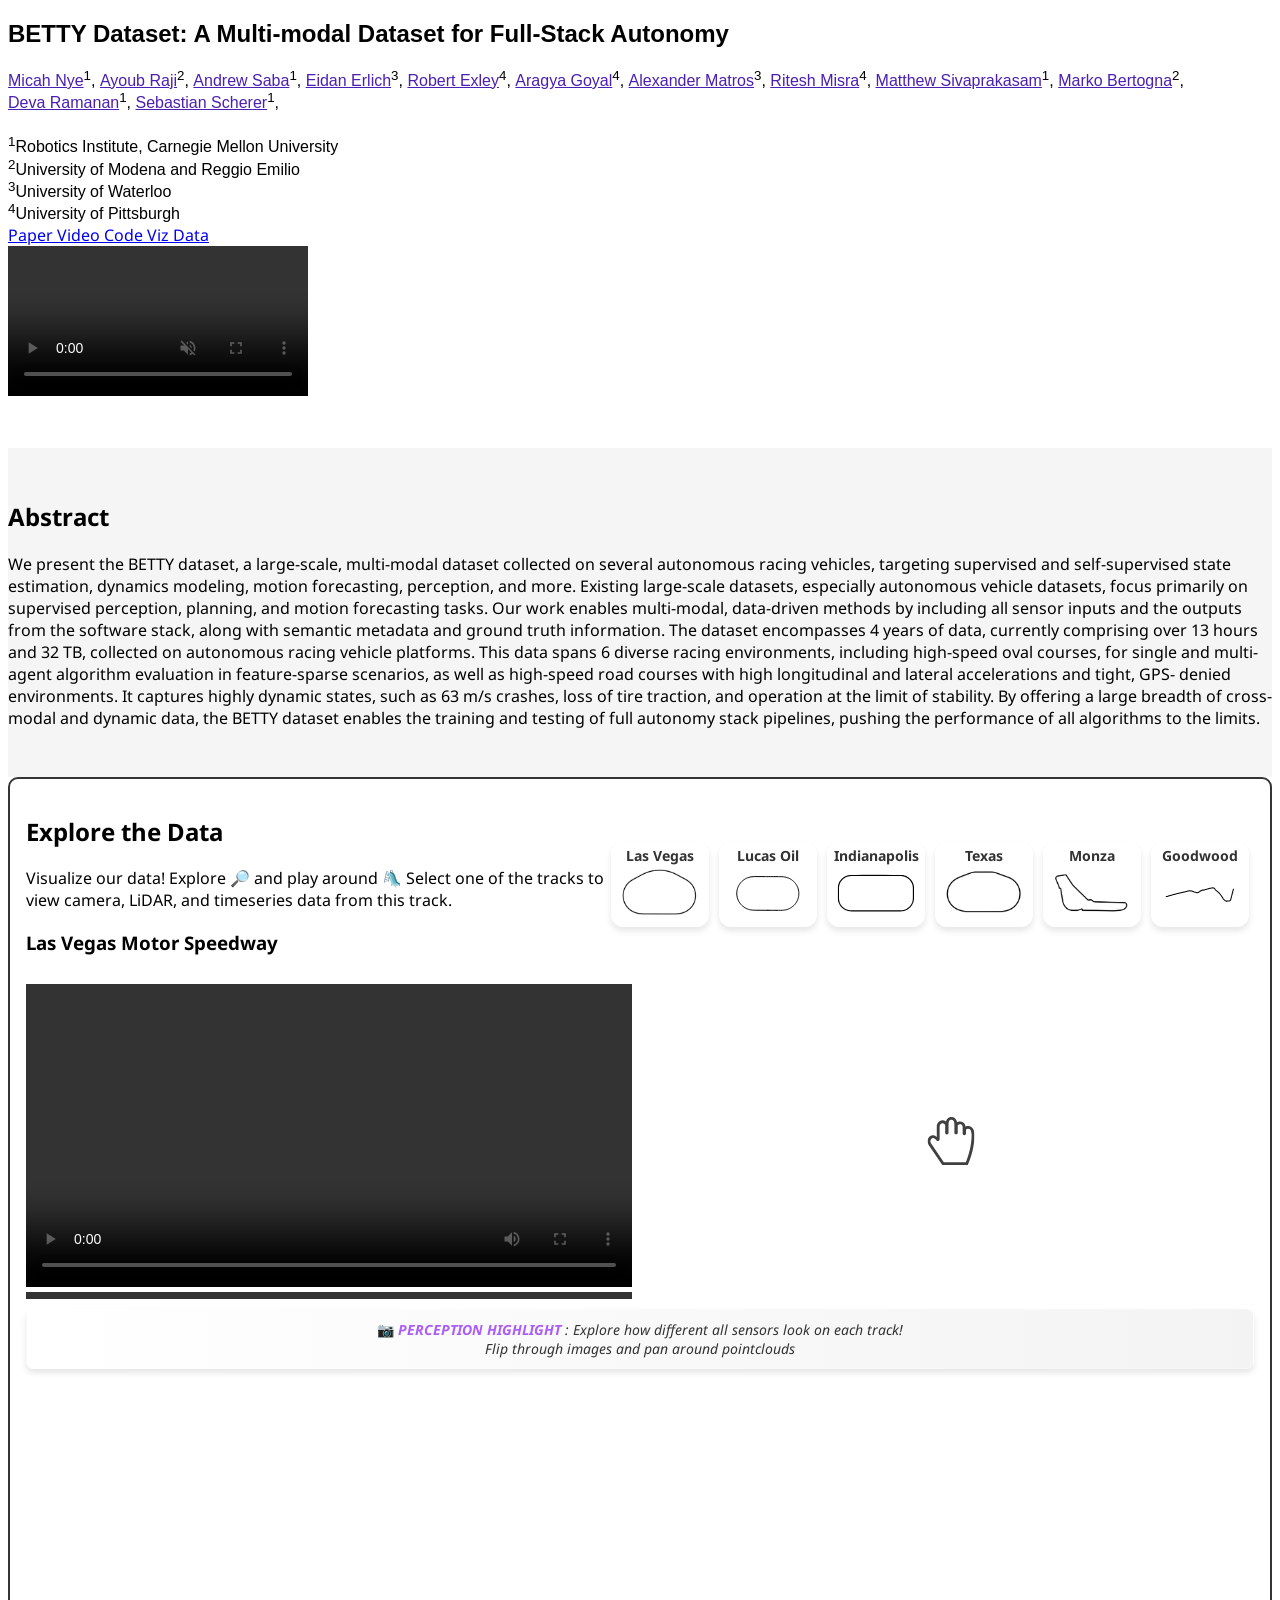
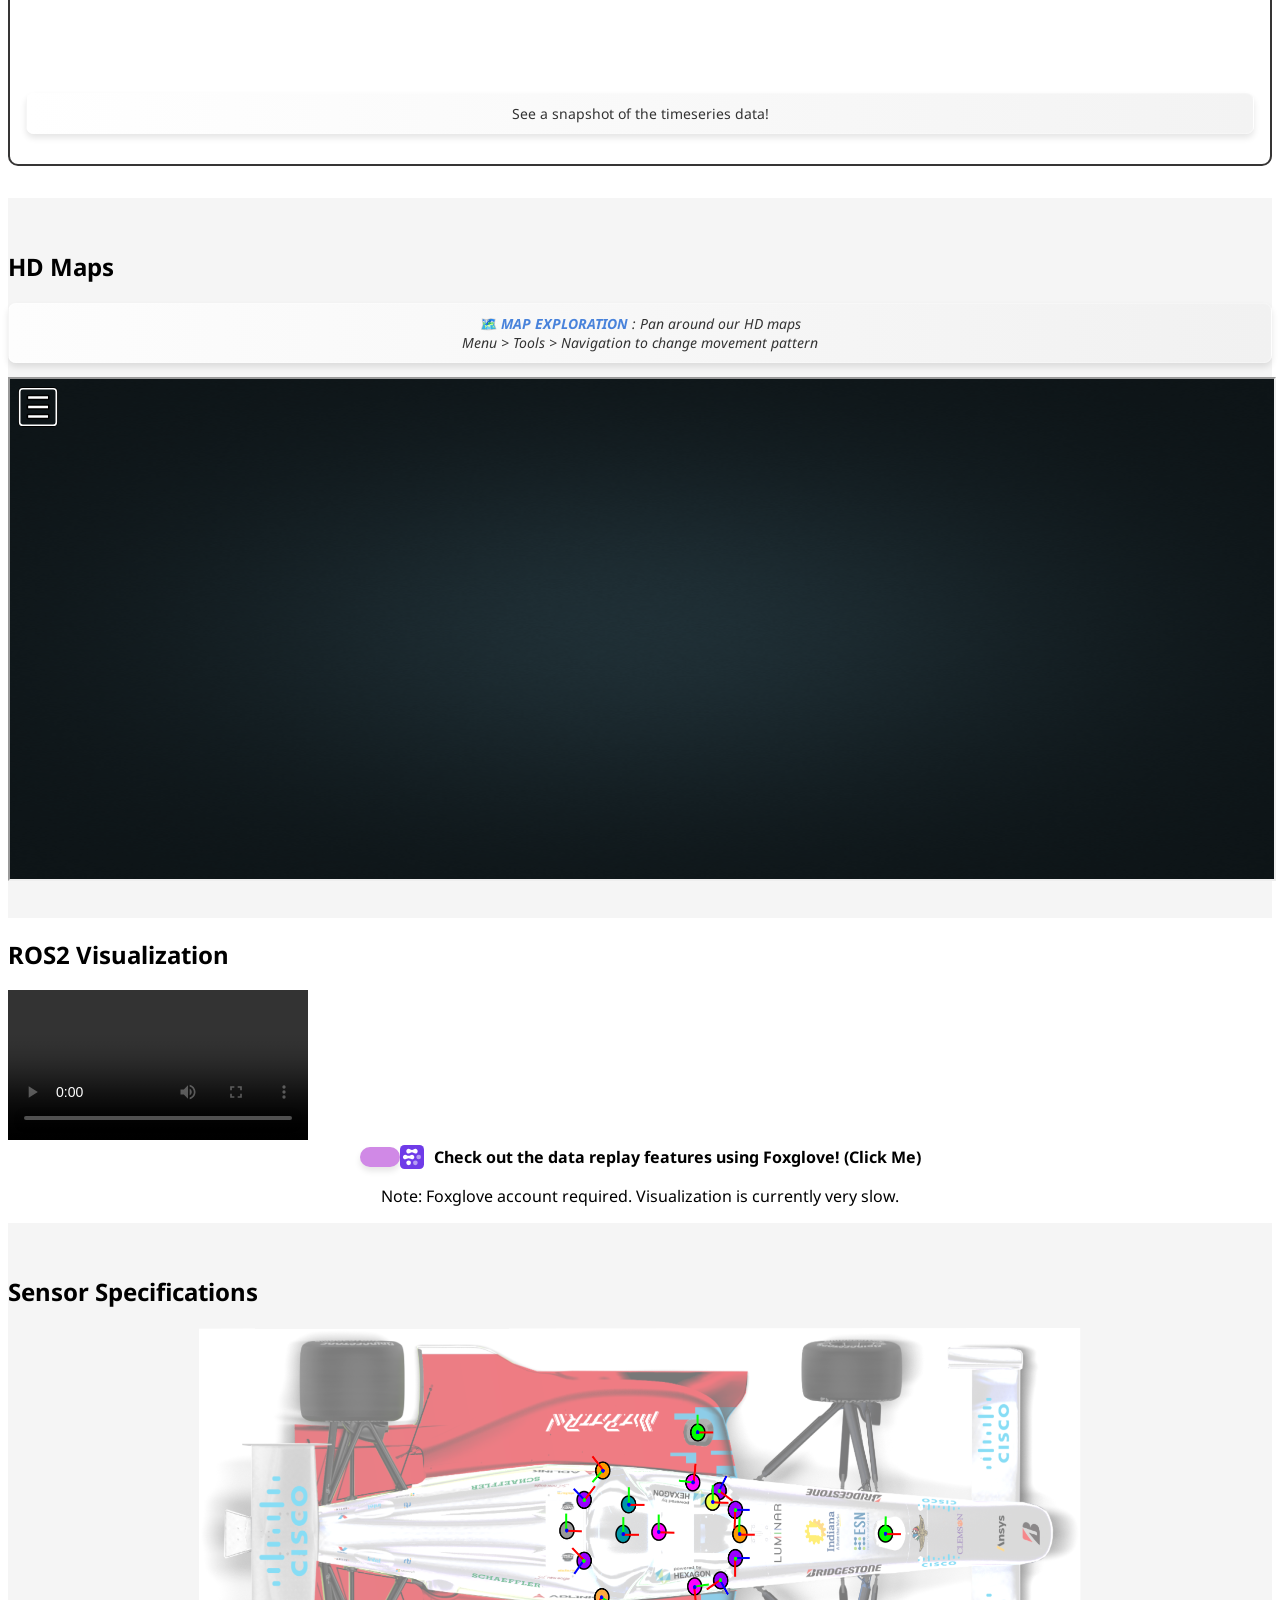
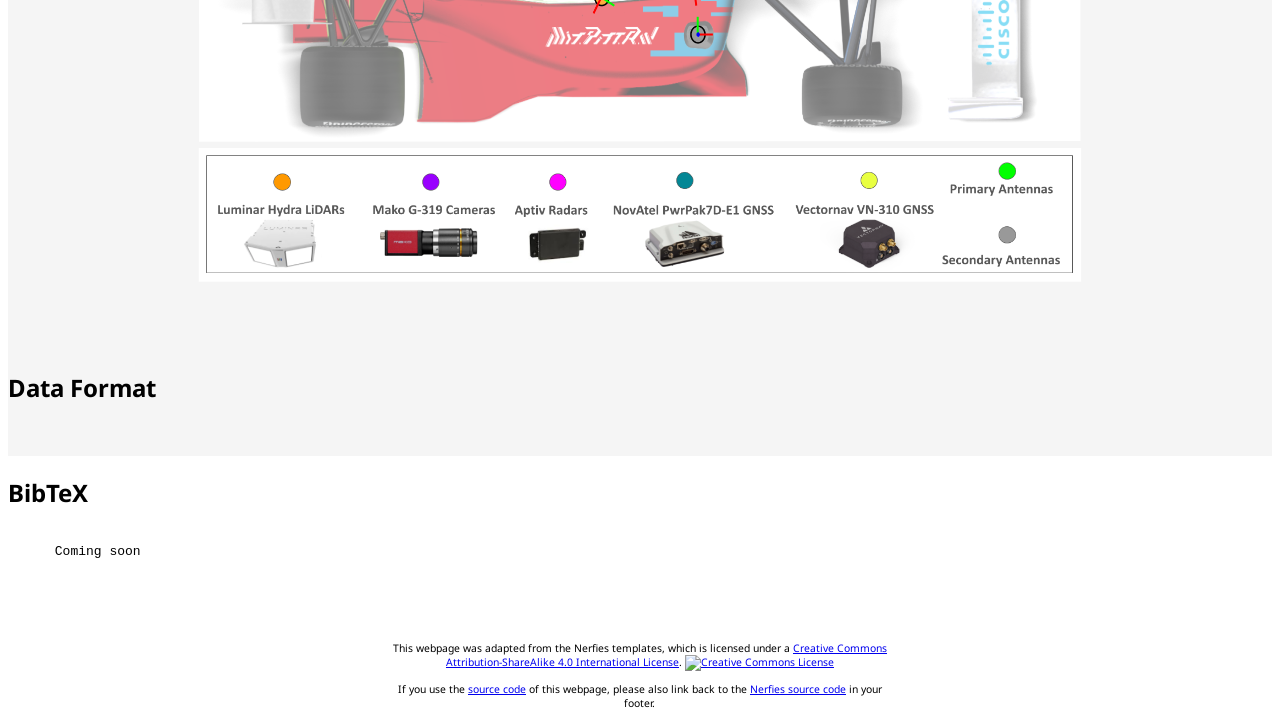
==== commit ad950ca2: "add mosaic videos instead of images" ====
--- a/index.html
+++ b/index.html
@@ -327,14 +327,14 @@
 </section>
 -->
 
-<section class="section" id="disclaimer">
+<!-- <section class="section" id="disclaimer">
   <div class="container is-max-desktop content">
       <div>
         <h1 class="title is-3">⚠️ Disclaimer</h1>
         <p class="is-size-10">As post-processing continues, we currently are providing a small subset of the data with all but the Goodwood track. This includes 6 runs, encompassing high- & low-speed and single- & multi-agent scenarios, as well as those with loss of traction. Please see our preliminary easy-access visualizations of perception and dynamics data below.</p>
       </div>
   </div>
-</section>
+</section> -->
 
 <section class="section" id="viz" >
   <div class="container is-max-desktop content">
@@ -379,10 +379,18 @@
           <div id="camera-viewer">
             <div id="camera-carousel" class="carousel">
               <div class="item-1">
-                <img id="camera-image-1" src="static/data/grun33/00006400.png" alt="Camera Image 1">
+                <video poster="" id="camera-video-1" autoplay controls loop width="100%">
+                  <source src="static/data/grun33/grun33_mosaic_trimmed.mp4"
+                          type="video/mp4">
+                          Your browser does not support the video tag.
+                </video>
               </div>
               <div class="item-2">
-                <img id="camera-image-2" src="static/data/grun33/00018501.png" alt="Camera Image 2">
+                <video poster="" id="camera-video-2" autoplay controls loop width="100%">
+                  <source src="static/data/grun33/grun33_mosaic_trimmed.mp4"
+                          type="video/mp4">
+                          Your browser does not support the video tag.
+                </video>
               </div>
             </div>
           </div>
@@ -438,32 +446,6 @@
       <script src="./libs/potree/potree.js"></script>
       <script src="./libs/plasio/js/laslaz.js"></script>
       <script src="static/js/index.js"></script>
-
-      <!-- Map viewer -->
-      <!-- Static for now -->
-      <!-- <p id="percep-description">
-        🗺️<em>
-          <span class="text-emphasize" style="color: #4983db;">MAP EXPLORATION</span>
-          : Pan around our HD maps<br />Menu > Tools > Navigation to change movement pattern
-        </em>
-      </p>
-      <iframe src="potree-viewer.html" width="100%" height="500px"></iframe>
-
-      <!-- Foxglove 
-      <div class="button-wrapper center">
-        <a href="https://app.foxglove.dev/view?ds=remote-file&ds.url=https%3A%2F%2Fairlab-share-01.andrew.cmu.edu%3A9000%2Fbetty%2Fgrun-48-2023-06-18-VEH8-MONZA-RUN-0%2Fmcap%2Fgrun-48-combined%2Fgrun-48-combined_0.mcap%3FX-Amz-Algorithm%3DAWS4-HMAC-SHA256%26X-Amz-Credential%3DLbSP6zwaMHk0YgQuixPW%252F20250306%252Fna-east-1%252Fs3%252Faws4_request%26X-Amz-Date%3D20250306T183550Z%26X-Amz-Expires%3D604800%26X-Amz-SignedHeaders%3Dhost%26X-Amz-Signature%3Da060de9ed154dbe30ca8b0bd474cfcd3fb0ddffc701269bc602f83ab8de10316&layoutId=lay_0dUxYWH4IFfsL4qa&time=2023-06-18T07%3A57%3A08.300020649Z" target="_blank" class="custom-button">
-          <div class="button-content">
-            <img src="assets/foxglove_logo.svg" alt="Icon" class="button-icon" />
-            <span class="button-text">Check out the data replay features using Foxglove! (Click Me)</span>
-          </div>
-        </a>
-      </div>
-      <div style="text-align:center">
-        <p class="is-size-7">Note: Foxglove account required. Visualization is currently very slow.</p>
-      </div>
-      <video controls autoplay loop>
-        <source src="assets/foxglove_viz_video.mp4" type="video/mp4">
-      </video> -->
     </div>
   </div>
 </section>
@@ -491,7 +473,8 @@
       <source src="assets/foxglove_viz_video.mp4" type="video/mp4">
     </video>
     <div class="button-wrapper center">
-      <a href="https://app.foxglove.dev/view?ds=remote-file&ds.url=https%3A%2F%2Fairlab-share-01.andrew.cmu.edu%3A9000%2Fbetty%2Fgrun-48-2023-06-18-VEH8-MONZA-RUN-0%2Fmcap%2Fgrun-48-combined%2Fgrun-48-combined_0.mcap%3FX-Amz-Algorithm%3DAWS4-HMAC-SHA256%26X-Amz-Credential%3DLbSP6zwaMHk0YgQuixPW%252F20250306%252Fna-east-1%252Fs3%252Faws4_request%26X-Amz-Date%3D20250306T183550Z%26X-Amz-Expires%3D604800%26X-Amz-SignedHeaders%3Dhost%26X-Amz-Signature%3Da060de9ed154dbe30ca8b0bd474cfcd3fb0ddffc701269bc602f83ab8de10316&layoutId=lay_0dUxYWH4IFfsL4qa&time=2023-06-18T07%3A57%3A08.300020649Z" target="_blank" class="custom-button">
+      <a href="https://app.foxglove.dev/view?ds=remote-file&ds.url=https%3A%2F%2Fairlab-share-01.andrew.cmu.edu%3A9000%2Fbetty%2Fgrun-48-2023-06-18-VEH8-MONZA-RUN-0%2Fmcap%2Fgrun48-trimmed%2Fgrun48_trimmed_0.mcap%3FX-Amz-Algorithm%3DAWS4-HMAC-SHA256%26X-Amz-Credential%3DLbSP6zwaMHk0YgQuixPW%252F20250307%252Fna-east-1%252Fs3%252Faws4_request%26X-Amz-Date%3D20250307T221604Z%26X-Amz-Expires%3D604800%26X-Amz-SignedHeaders%3Dhost%26X-Amz-Signature%3Dc1b6349f529f026d90c6bb3f8f8fb6ff1fb62d3773792fce4d6035d249c82011&layoutId=lay_0dUxYWH4IFfsL4qa&time=2023-06-18T08%3A06%3A11.300020992Z" target="_blank" class="custom-button"></a>
+      <!-- <a href="https://app.foxglove.dev/view?ds=remote-file&ds.url=https%3A%2F%2Fairlab-share-01.andrew.cmu.edu%3A9000%2Fbetty%2Fgrun-48-2023-06-18-VEH8-MONZA-RUN-0%2Fmcap%2Fgrun-48-combined%2Fgrun-48-combined_0.mcap%3FX-Amz-Algorithm%3DAWS4-HMAC-SHA256%26X-Amz-Credential%3DLbSP6zwaMHk0YgQuixPW%252F20250306%252Fna-east-1%252Fs3%252Faws4_request%26X-Amz-Date%3D20250306T183550Z%26X-Amz-Expires%3D604800%26X-Amz-SignedHeaders%3Dhost%26X-Amz-Signature%3Da060de9ed154dbe30ca8b0bd474cfcd3fb0ddffc701269bc602f83ab8de10316&layoutId=lay_0dUxYWH4IFfsL4qa&time=2023-06-18T07%3A57%3A08.300020649Z" target="_blank" class="custom-button"> -->
         <div class="button-content">
           <img src="assets/foxglove_logo.svg" alt="Icon" class="button-icon" />
           <span class="button-text">Check out the data replay features using Foxglove! (Click Me)</span>
--- a/static/css/index.css
+++ b/static/css/index.css
@@ -349,7 +349,7 @@
   display: flex;
   flex-direction: row;
   gap: 1rem;
-  height: 222px;
+  height: 315px;
 }
 
 #plot-viewer {
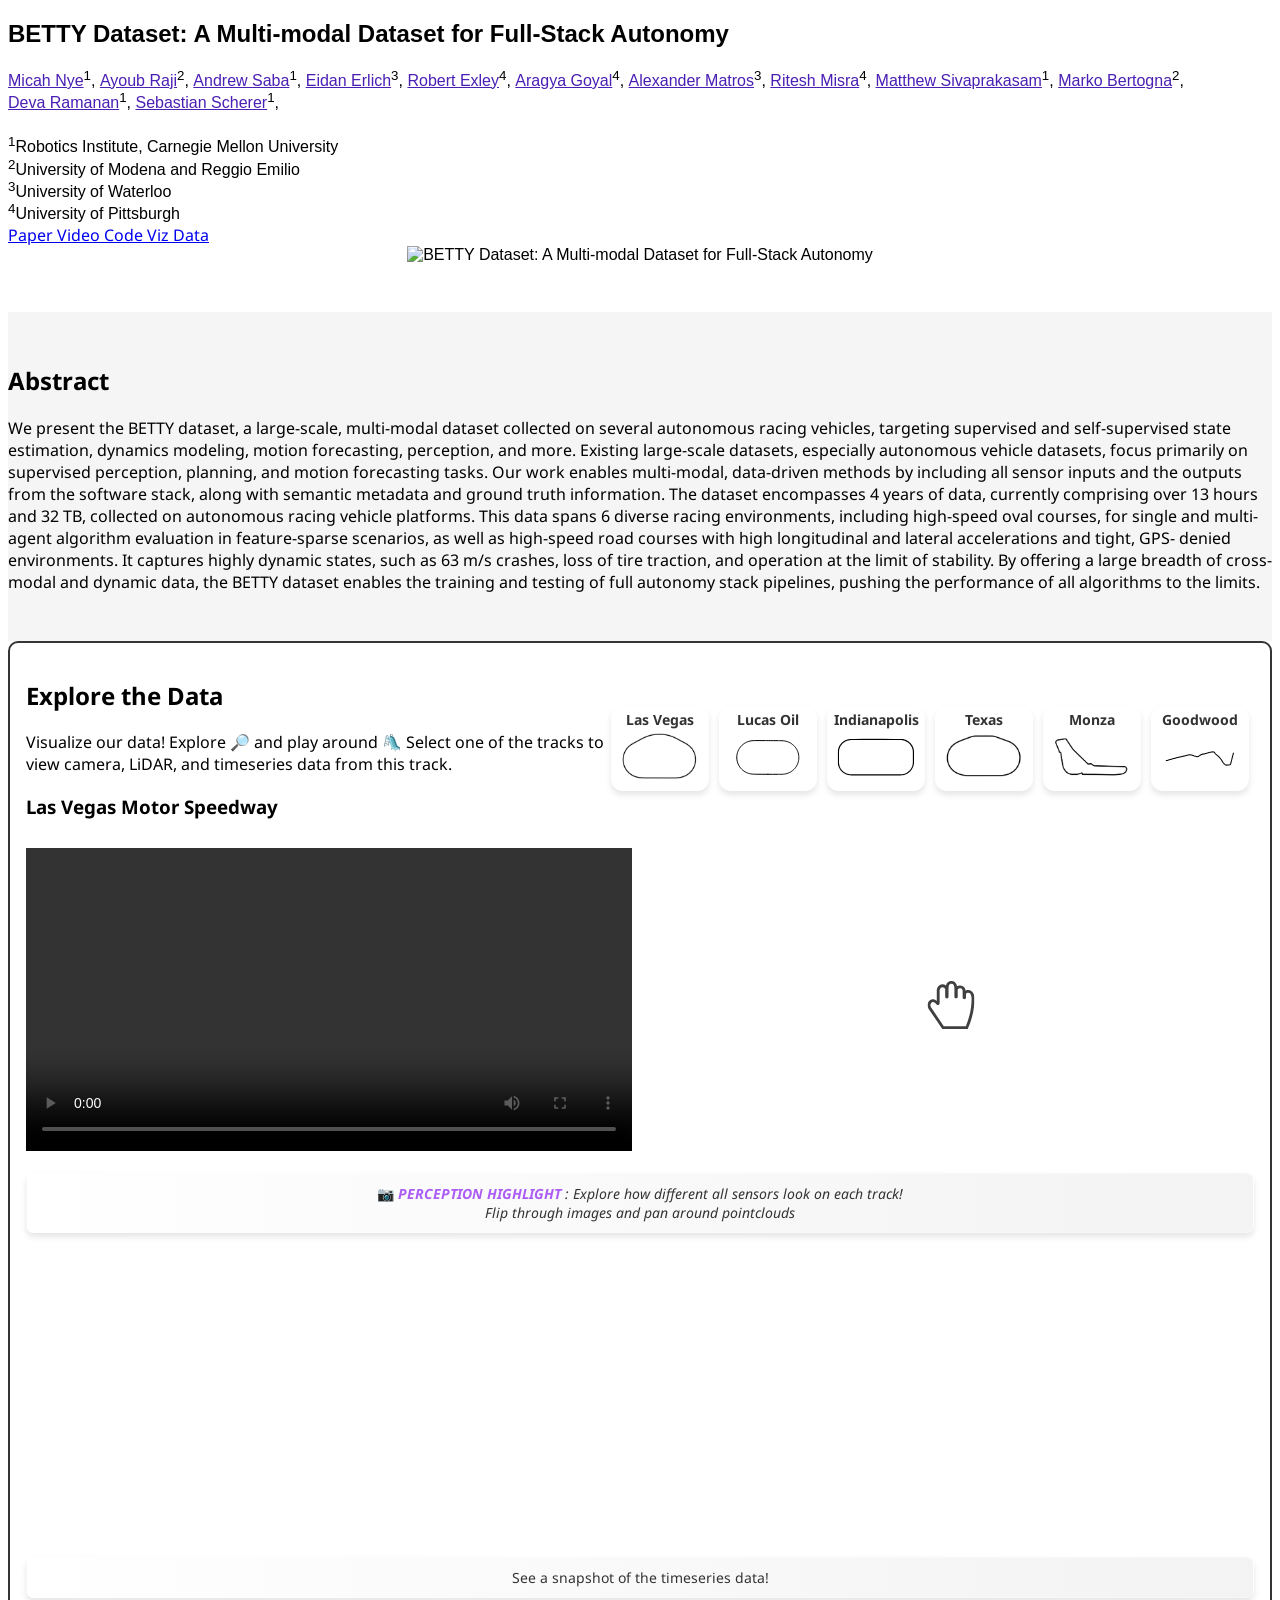
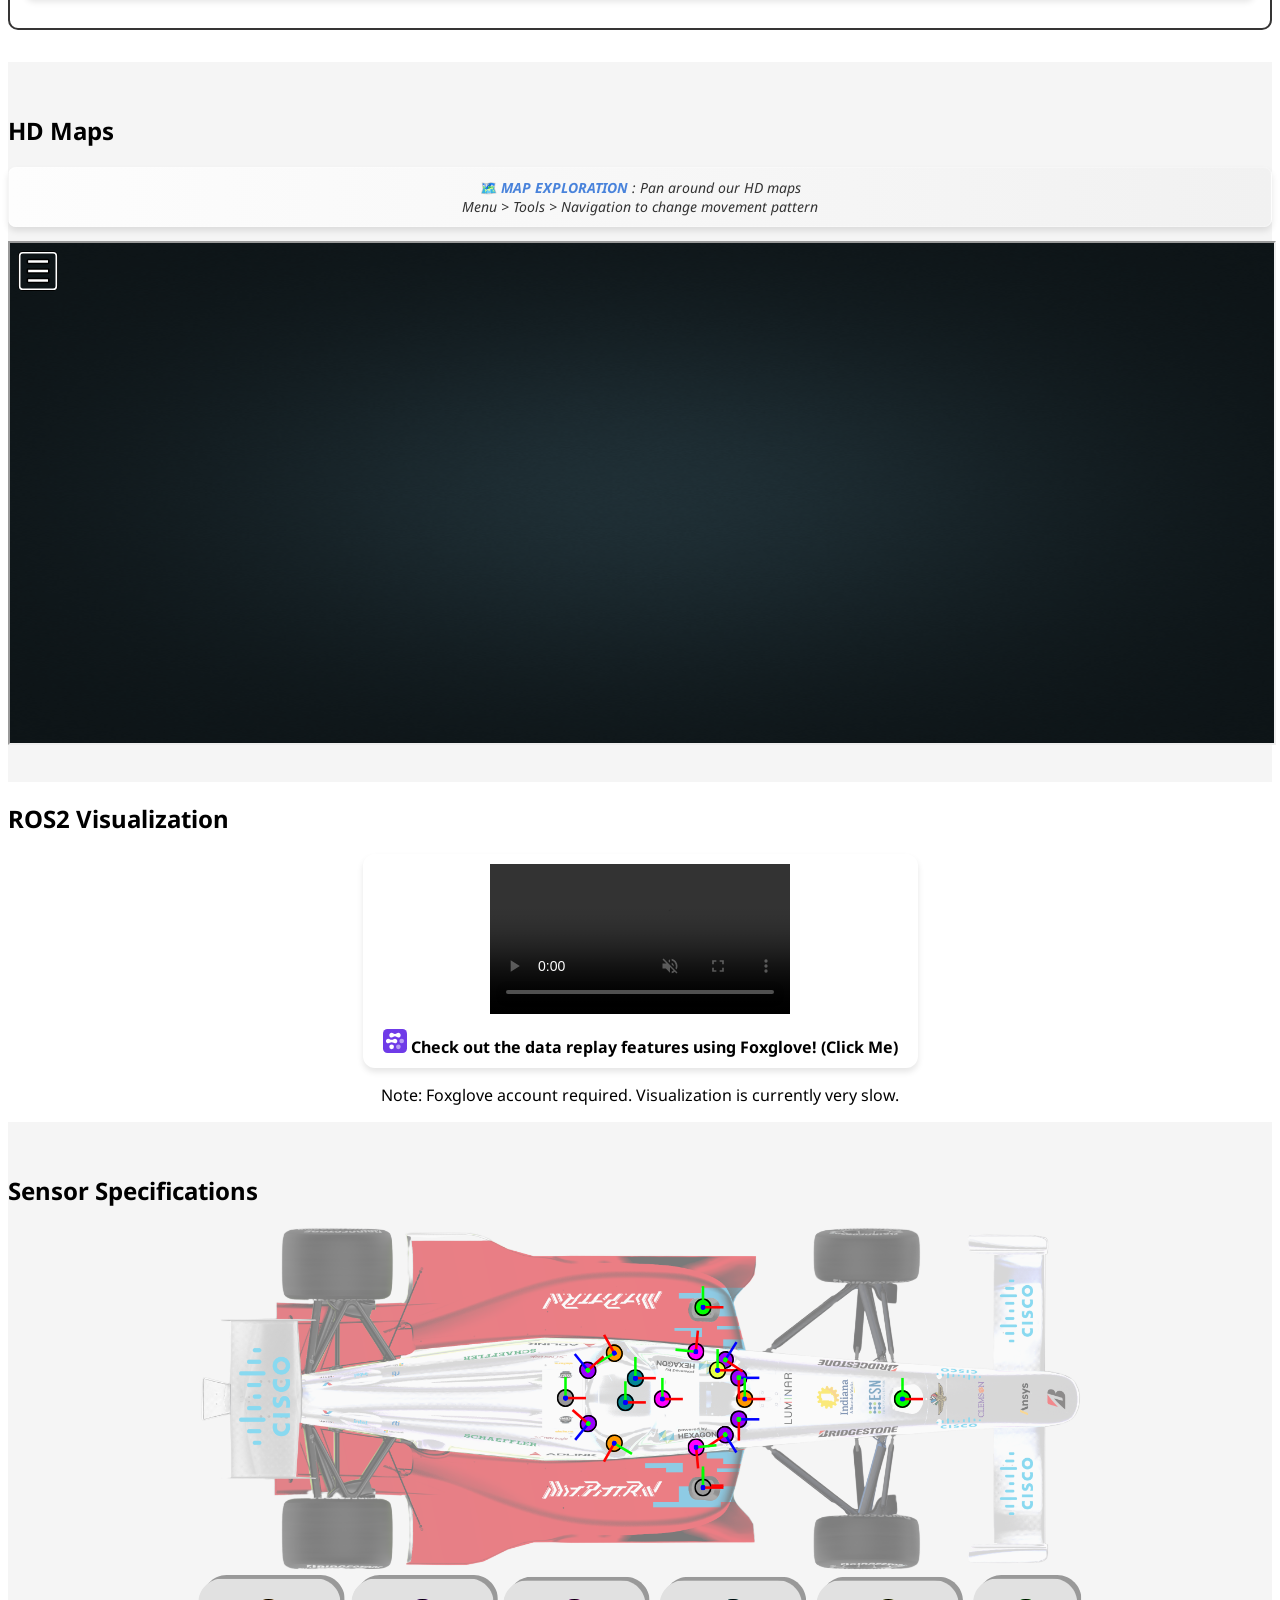
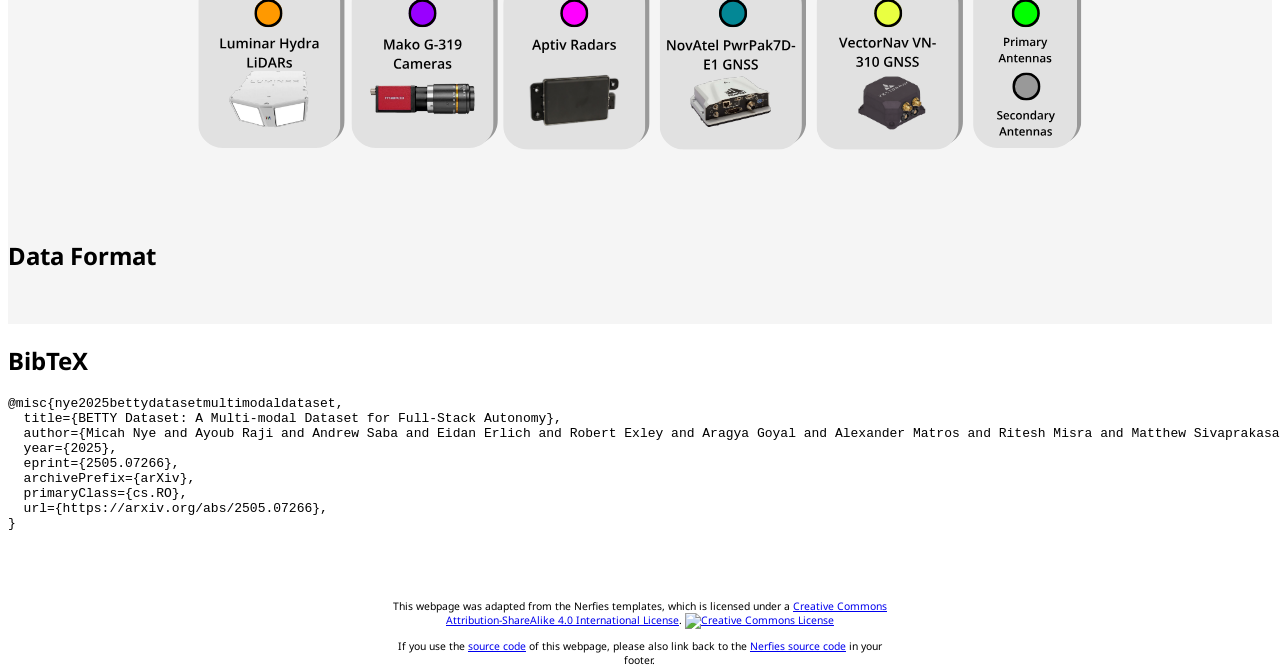
==== commit 96fa785d: "update figures. other updates" ====
--- a/index.html
+++ b/index.html
@@ -111,7 +111,7 @@
             <div class="publication-links">
               <!-- PDF Link. -->
               <span class="link-block">
-                <a href="https://drive.google.com/file/d/1gj07xP10B_vZevlVwXNm5aAtVYrqUUbj/view?usp=drive_link"
+                <a href="https://arxiv.org/abs/2505.07266v1"
                    class="external-link button is-normal ">
                   <span class="icon">
                       <i class="fas fa-file-pdf"></i>
@@ -201,22 +201,9 @@
 <section class="hero teaser">
   <div class="container is-max-desktop">
     <div class="hero-body">
-        <div class="container is-max-desktop">
-        <div class="columns is-centered">
-      
-        <div class="column has-text-centered">
-          <div class="content">
-            <video id="s1_recon" autoplay controls muted playsinline height="100%">
-              <source src="assets/ICRA_2025_BETTY_Dataset_Video_Nye.mp4"
-                      type="video/mp4">
-            </video>
-          </div>
-        </div>
-        </div>
-        </div>
-      <!-- <h2 class="subtitle has-text-centered">
-        <span>BETTY Dataset</span>
-      </h2> -->
+      <div style="text-align: center;">
+        <img src="assets/betty_title.svg" alt="BETTY Dataset: A Multi-modal Dataset for Full-Stack Autonomy"/>
+      </div>
     </div>
   </div>
 </section>
@@ -377,21 +364,11 @@
         <div id="viz-row">
           <!-- Camera visualization -->
           <div id="camera-viewer">
-            <div id="camera-carousel" class="carousel">
-              <div class="item-1">
-                <video poster="" id="camera-video-1" autoplay controls loop width="100%">
-                  <source src="static/data/grun33/grun33_mosaic_trimmed.mp4"
-                          type="video/mp4">
-                          Your browser does not support the video tag.
-                </video>
-              </div>
-              <div class="item-2">
-                <video poster="" id="camera-video-2" autoplay controls loop width="100%">
-                  <source src="static/data/grun33/grun33_mosaic_trimmed.mp4"
-                          type="video/mp4">
-                          Your browser does not support the video tag.
-                </video>
-              </div>
+            <div id="camera-single-video">
+              <video poster="" id="camera-video" autoplay controls loop width="100%" height="100%">
+                <source src="static/data/grun33/grun33_mosaic_trimmed.mp4" type="video/mp4">
+                Your browser does not support the video tag.
+              </video>
             </div>
           </div>
           
@@ -469,15 +446,18 @@
   <div class="container is-max-desktop content">
     <h1 class="title is-3">ROS2 Visualization</h1>
     <!-- Foxglove -->
-    <video controls autoplay loop>
-      <source src="assets/foxglove_viz_video.mp4" type="video/mp4">
-    </video>
     <div class="button-wrapper center">
-      <a href="https://app.foxglove.dev/view?ds=remote-file&ds.url=https%3A%2F%2Fairlab-share-01.andrew.cmu.edu%3A9000%2Fbetty%2Fgrun-48-2023-06-18-VEH8-MONZA-RUN-0%2Fmcap%2Fgrun48-trimmed%2Fgrun48_trimmed_0.mcap%3FX-Amz-Algorithm%3DAWS4-HMAC-SHA256%26X-Amz-Credential%3DLbSP6zwaMHk0YgQuixPW%252F20250307%252Fna-east-1%252Fs3%252Faws4_request%26X-Amz-Date%3D20250307T221604Z%26X-Amz-Expires%3D604800%26X-Amz-SignedHeaders%3Dhost%26X-Amz-Signature%3Dc1b6349f529f026d90c6bb3f8f8fb6ff1fb62d3773792fce4d6035d249c82011&layoutId=lay_0dUxYWH4IFfsL4qa&time=2023-06-18T08%3A06%3A11.300020992Z" target="_blank" class="custom-button"></a>
-      <!-- <a href="https://app.foxglove.dev/view?ds=remote-file&ds.url=https%3A%2F%2Fairlab-share-01.andrew.cmu.edu%3A9000%2Fbetty%2Fgrun-48-2023-06-18-VEH8-MONZA-RUN-0%2Fmcap%2Fgrun-48-combined%2Fgrun-48-combined_0.mcap%3FX-Amz-Algorithm%3DAWS4-HMAC-SHA256%26X-Amz-Credential%3DLbSP6zwaMHk0YgQuixPW%252F20250306%252Fna-east-1%252Fs3%252Faws4_request%26X-Amz-Date%3D20250306T183550Z%26X-Amz-Expires%3D604800%26X-Amz-SignedHeaders%3Dhost%26X-Amz-Signature%3Da060de9ed154dbe30ca8b0bd474cfcd3fb0ddffc701269bc602f83ab8de10316&layoutId=lay_0dUxYWH4IFfsL4qa&time=2023-06-18T07%3A57%3A08.300020649Z" target="_blank" class="custom-button"> -->
+      <a href="https://app.foxglove.dev/view?ds=remote-file&ds.url=https%3A%2F%2Fairlab-share-01.andrew.cmu.edu%3A9000%2Fbetty%2Fgrun-48-2023-06-18-VEH8-MONZA-RUN-0%2Fmcap%2Fgrun48-trimmed%2Fgrun48_trimmed_0.mcap%3FX-Amz-Algorithm%3DAWS4-HMAC-SHA256%26X-Amz-Credential%3DLbSP6zwaMHk0YgQuixPW%252F20250307%252Fna-east-1%252Fs3%252Faws4_request%26X-Amz-Date%3D20250307T221604Z%26X-Amz-Expires%3D604800%26X-Amz-SignedHeaders%3Dhost%26X-Amz-Signature%3Dc1b6349f529f026d90c6bb3f8f8fb6ff1fb62d3773792fce4d6035d249c82011&layoutId=lay_0dUxYWH4IFfsL4qa&time=2023-06-18T08%3A06%3A11.300020992Z" target="_blank" class="custom-button">
         <div class="button-content">
-          <img src="assets/foxglove_logo.svg" alt="Icon" class="button-icon" />
-          <span class="button-text">Check out the data replay features using Foxglove! (Click Me)</span>
+          <div>
+            <video controls autoplay loop muted playsinline style="pointer-events: none;">
+              <source src="assets/foxglove_viz_video.mp4" type="video/mp4">
+            </video>
+          </div>
+          <div>
+            <img src="assets/foxglove_logo.svg" alt="Icon" class="button-icon" />
+            <span class="button-text">Check out the data replay features using Foxglove! (Click Me)</span>
+          </div>
         </div>
       </a>
     </div>
@@ -511,9 +491,15 @@
 <section class="section" id="BibTeX">
   <div class="container is-max-desktop content">
     <h2 class="title is-3">BibTeX</h2>
-    <pre><code>
-      Coming soon
-    </code></pre>
+    <pre><code>@misc{nye2025bettydatasetmultimodaldataset,
+  title={BETTY Dataset: A Multi-modal Dataset for Full-Stack Autonomy}, 
+  author={Micah Nye and Ayoub Raji and Andrew Saba and Eidan Erlich and Robert Exley and Aragya Goyal and Alexander Matros and Ritesh Misra and Matthew Sivaprakasam and Marko Bertogna and Deva Ramanan and Sebastian Scherer},
+  year={2025},
+  eprint={2505.07266},
+  archivePrefix={arXiv},
+  primaryClass={cs.RO},
+  url={https://arxiv.org/abs/2505.07266}, 
+}</code></pre>
   </div>
 </section>
 
--- a/static/css/index.css
+++ b/static/css/index.css
@@ -306,10 +306,10 @@
 .custom-button {
   display: inline-block;
   text-decoration: none;
-  background-color: #d089e6;
+  /* background-color: #d089e6; */ /*transparent */
   border-radius: 12px;
   padding: 10px 20px;
-  color: white;
+  color: black;
   font-family: 'Noto Sans', sans-serif;
   font-size: 16px;
   transition: background-color 0.3s ease, transform 0.2s ease;
@@ -319,7 +319,7 @@
 }
 
 .custom-button:hover {
-  background-color: #357abd;
+  background-color: #d2b8e0;
   transform: scale(1.05);
 }
 
@@ -327,6 +327,7 @@
   display: flex;
   align-items: center;
   justify-content: center;
+  flex-direction: column;
   gap: 10px;
 }
 
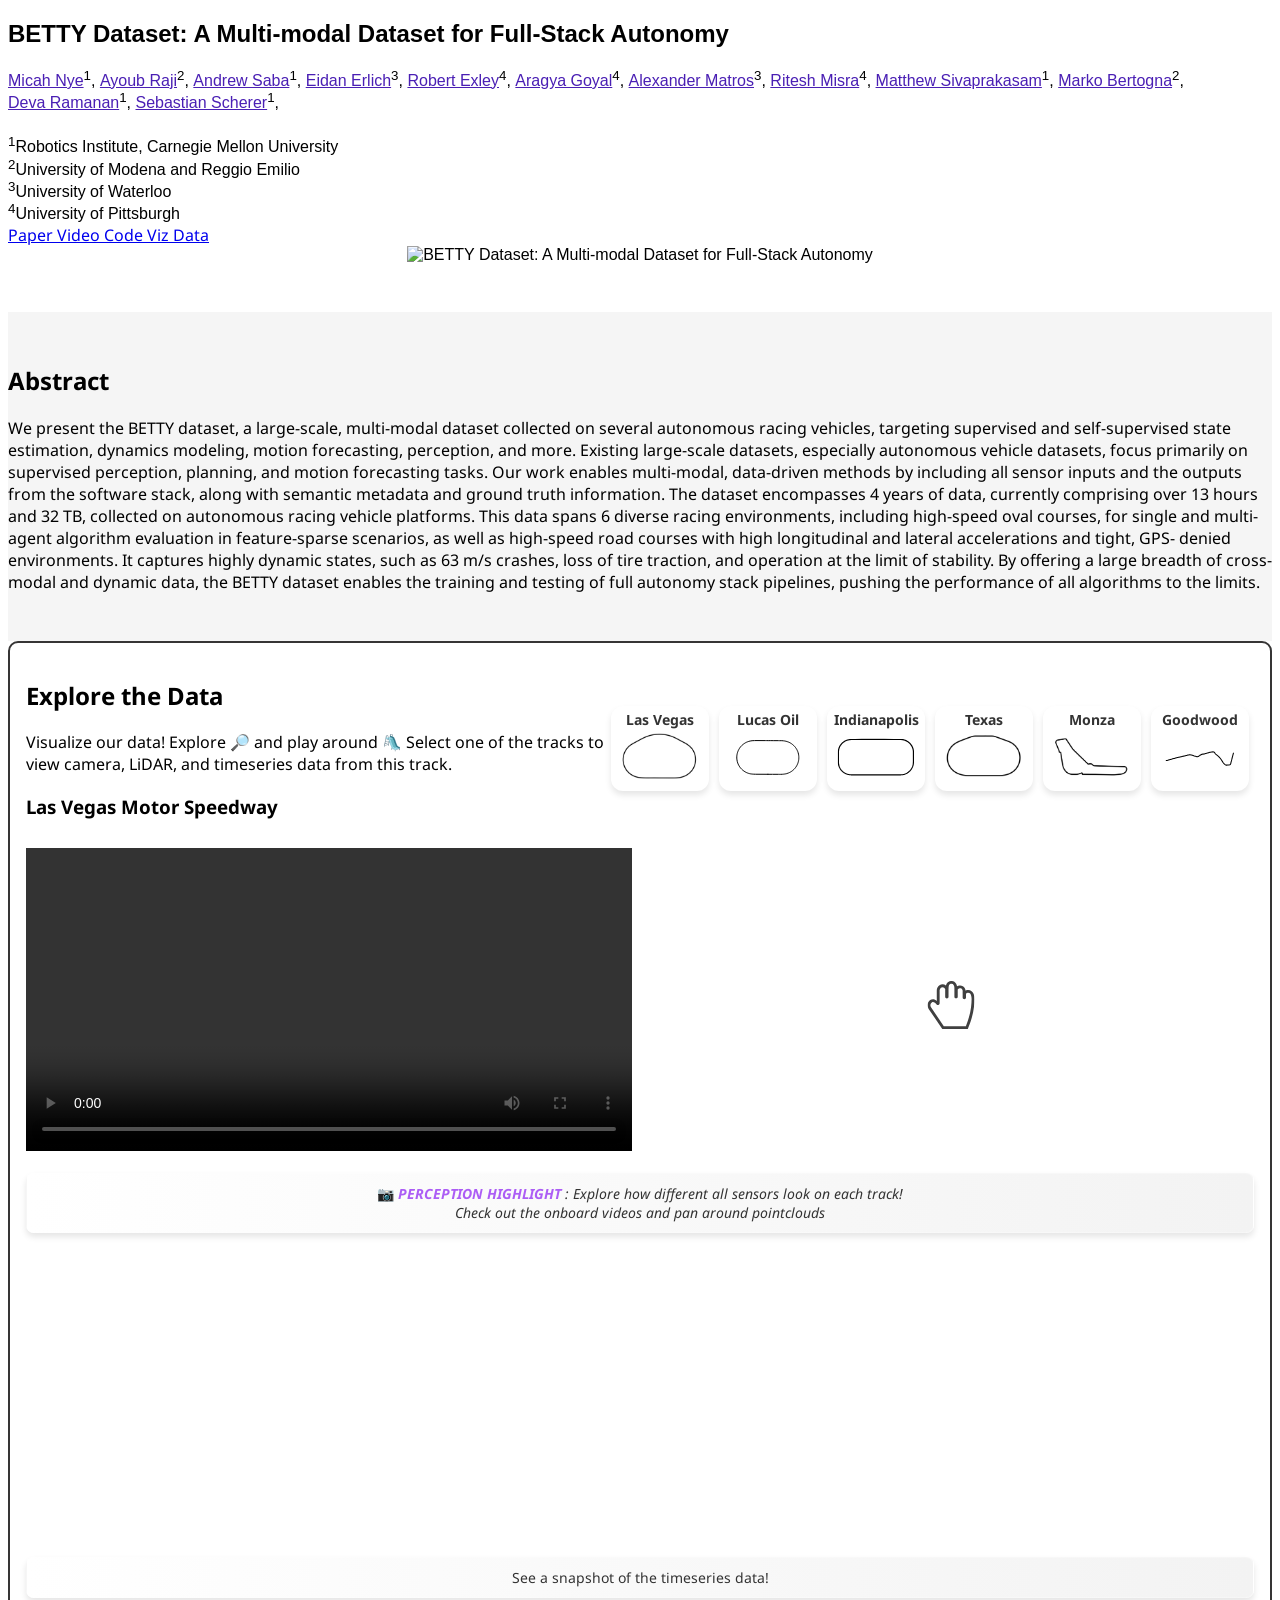
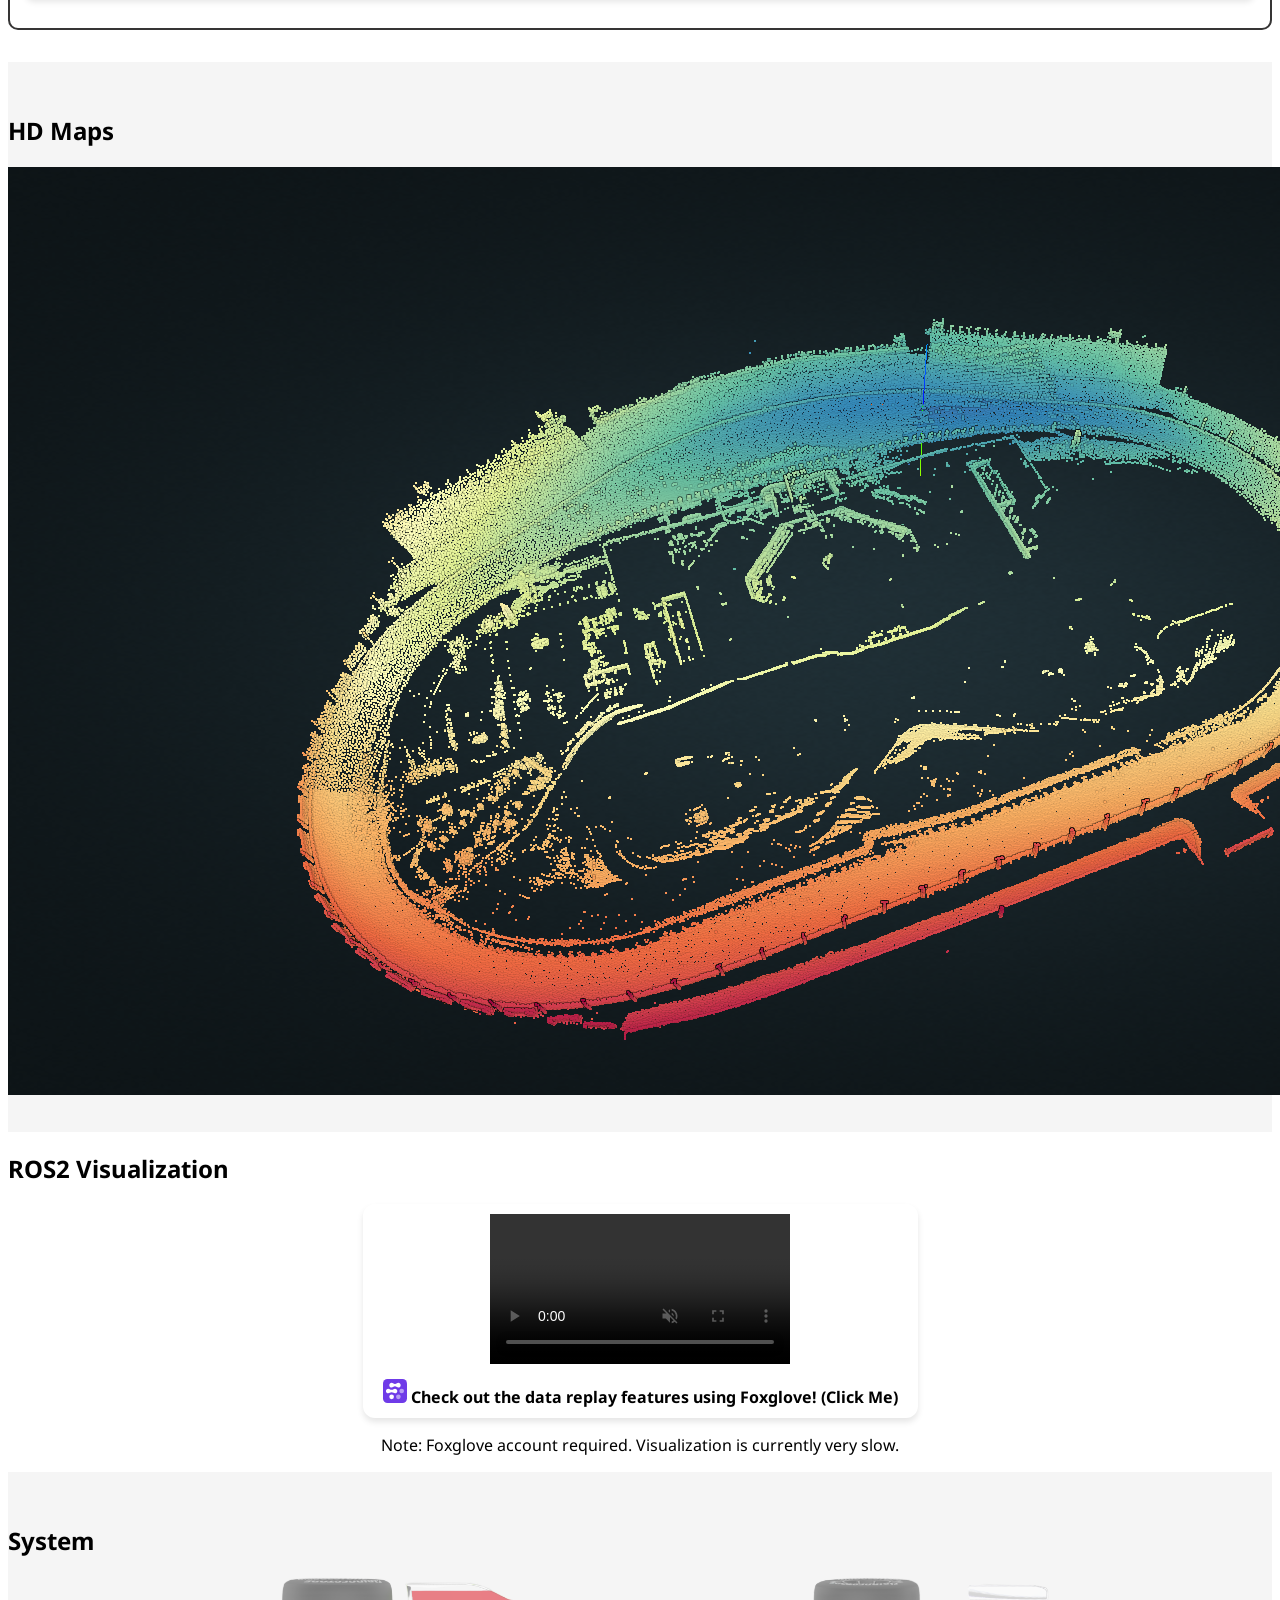
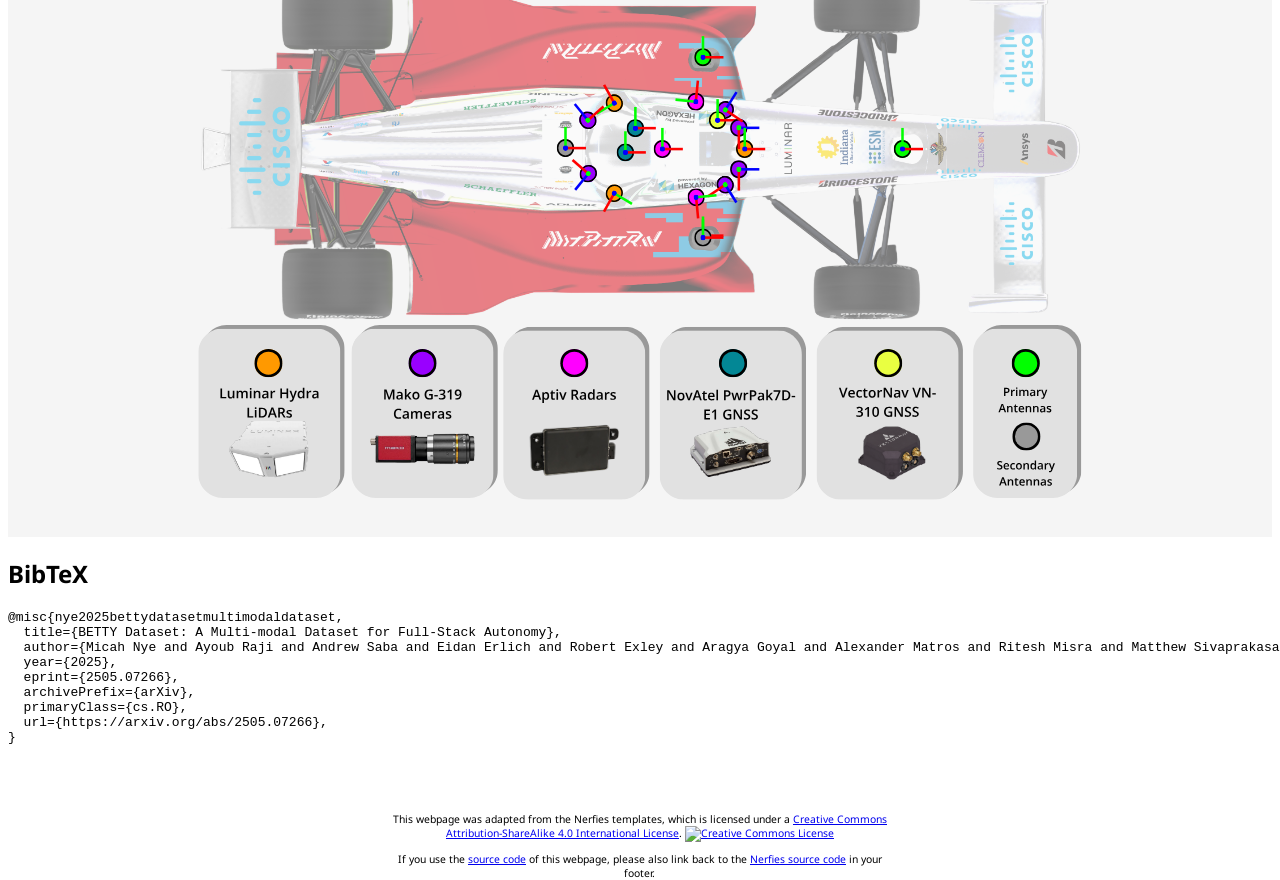
==== commit ed1bce71: "update assets and clean up. slip for lor" ====
--- a/index.html
+++ b/index.html
@@ -353,7 +353,7 @@
             <p>Monza</p>
             <img class="track-icon" src="static/images/monza.svg">
           </div>
-          <div id="track-select-button-grun38" class="track-select-button" onclick='set_run("grun38")'>
+          <div id="track-select-button-grun40" class="track-select-button" onclick='set_run("grun40")'>
             <p>Goodwood</p>
             <img class="track-icon" src="static/images/goodwood.svg">
           </div>
@@ -382,7 +382,7 @@
         <p id="percep-description">
           📷<em>
             <span class="text-emphasize" style="color: #ac5df5;">PERCEPTION HIGHLIGHT</span>
-            : Explore how different all sensors look on each track!<br />Flip through images and pan around pointclouds
+            : Explore how different all sensors look on each track!<br />Check out the onboard videos and pan around pointclouds
           </em>
         </p>
 
@@ -397,12 +397,12 @@
         <script src="https://cdn.plot.ly/plotly-latest.min.js"></script>
 
         <!-- Timeseries Plots -->
-        <script src="static/js/plotting/grun16/grun16.js"></script>
         <script src="static/js/plotting/grun20/grun20.js"></script>
         <script src="static/js/plotting/grun33/grun33.js"></script>
-        <script src="static/js/plotting/grun38/grun38.js"></script>
+        <script src="static/js/plotting/grun40/grun40.js"></script>
         <script src="static/js/plotting/grun48/grun48.js"></script>
         <script src="static/js/plotting/grun50/grun50.js"></script>
+        <script src="static/js/plotting/grun58/grun58.js"></script>
     
       </div>
       <script src="static/js/bulma-carousel.min.js"></script>
@@ -430,14 +430,16 @@
 <section class="section is-light" id="foxglove viz">
   <div class="container is-max-desktop content">
     <h1 class="title is-3">HD Maps</h1>
-    <p id="percep-description">
+    <!-- Temporarily removed until can find good public host for larger pcds -->
+    <!-- <p id="percep-description">
       🗺️<em>
         <span class="text-emphasize" style="color: #4983db;">MAP EXPLORATION</span>
         : Pan around our HD maps<br />Menu > Tools > Navigation to change movement pattern
       </em>
-    </p>
+    </p> -->
     <div>
-      <iframe src="potree-viewer.html" width="100%" height="500px"></iframe>
+      <!-- <iframe src="potree-viewer.html" width="100%" height="500px"></iframe> -->
+      <img src="assets/lvms_map.png" alt="HD Pointcloud Map"/>
     </div>
   </div>
 </section>
@@ -447,7 +449,7 @@
     <h1 class="title is-3">ROS2 Visualization</h1>
     <!-- Foxglove -->
     <div class="button-wrapper center">
-      <a href="https://app.foxglove.dev/view?ds=remote-file&ds.url=https%3A%2F%2Fairlab-share-01.andrew.cmu.edu%3A9000%2Fbetty%2Fgrun-48-2023-06-18-VEH8-MONZA-RUN-0%2Fmcap%2Fgrun48-trimmed%2Fgrun48_trimmed_0.mcap%3FX-Amz-Algorithm%3DAWS4-HMAC-SHA256%26X-Amz-Credential%3DLbSP6zwaMHk0YgQuixPW%252F20250307%252Fna-east-1%252Fs3%252Faws4_request%26X-Amz-Date%3D20250307T221604Z%26X-Amz-Expires%3D604800%26X-Amz-SignedHeaders%3Dhost%26X-Amz-Signature%3Dc1b6349f529f026d90c6bb3f8f8fb6ff1fb62d3773792fce4d6035d249c82011&layoutId=lay_0dUxYWH4IFfsL4qa&time=2023-06-18T08%3A06%3A11.300020992Z" target="_blank" class="custom-button">
+      <a href="https://app.foxglove.dev/view?ds=remote-file&ds.url=https%3A%2F%2Fairlab-share-01.andrew.cmu.edu%3A9000%2Fbetty%2Fgrun-48-2023-06-18-VEH8-MONZA-RUN-0%2Fmcap%2Fgrun-48-snippet%2Fgrun-48-snippet_0.mcap%3FX-Amz-Algorithm%3DAWS4-HMAC-SHA256%26X-Amz-Credential%3DLbSP6zwaMHk0YgQuixPW%252F20250514%252Fna-east-1%252Fs3%252Faws4_request%26X-Amz-Date%3D20250514T045351Z%26X-Amz-Expires%3D604800%26X-Amz-SignedHeaders%3Dhost%26X-Amz-Signature%3D25701928155d30a0ccf82c10e0d4204ac68683c2b6ae1d259d447c65f28fbe7c&layoutId=lay_0dUxYWH4IFfsL4qa&time=2023-06-18T08%3A06%3A11.000345000Z" target="_blank" class="custom-button">
         <div class="button-content">
           <div>
             <video controls autoplay loop muted playsinline style="pointer-events: none;">
@@ -472,7 +474,7 @@
 
 <section class="section is-light" id="sensor-specs">
   <div class="container is-max-desktop content">
-    <h2 class="title is-3">Sensor Specifications</h2>
+    <h2 class="title is-3">System</h2>
     <div style="text-align: center;">
       <img src="assets/betty_sensors.svg" alt="AV21 (betty) sensors" width="70%"/>
       <img src="assets/betty_sensors_key.svg" alt="AV21 (betty) sensors key" width="70%"/>
@@ -481,12 +483,12 @@
 </section>
 
 
-<section class="section is-light" id="data-format">
+<!-- <section class="section is-light" id="data-format">
   <div class="container is-max-desktop content">
     <h2 class="title is-3">Data Format</h2>
 
   </div>
-</section>
+</section> -->
 
 <section class="section" id="BibTeX">
   <div class="container is-max-desktop content">
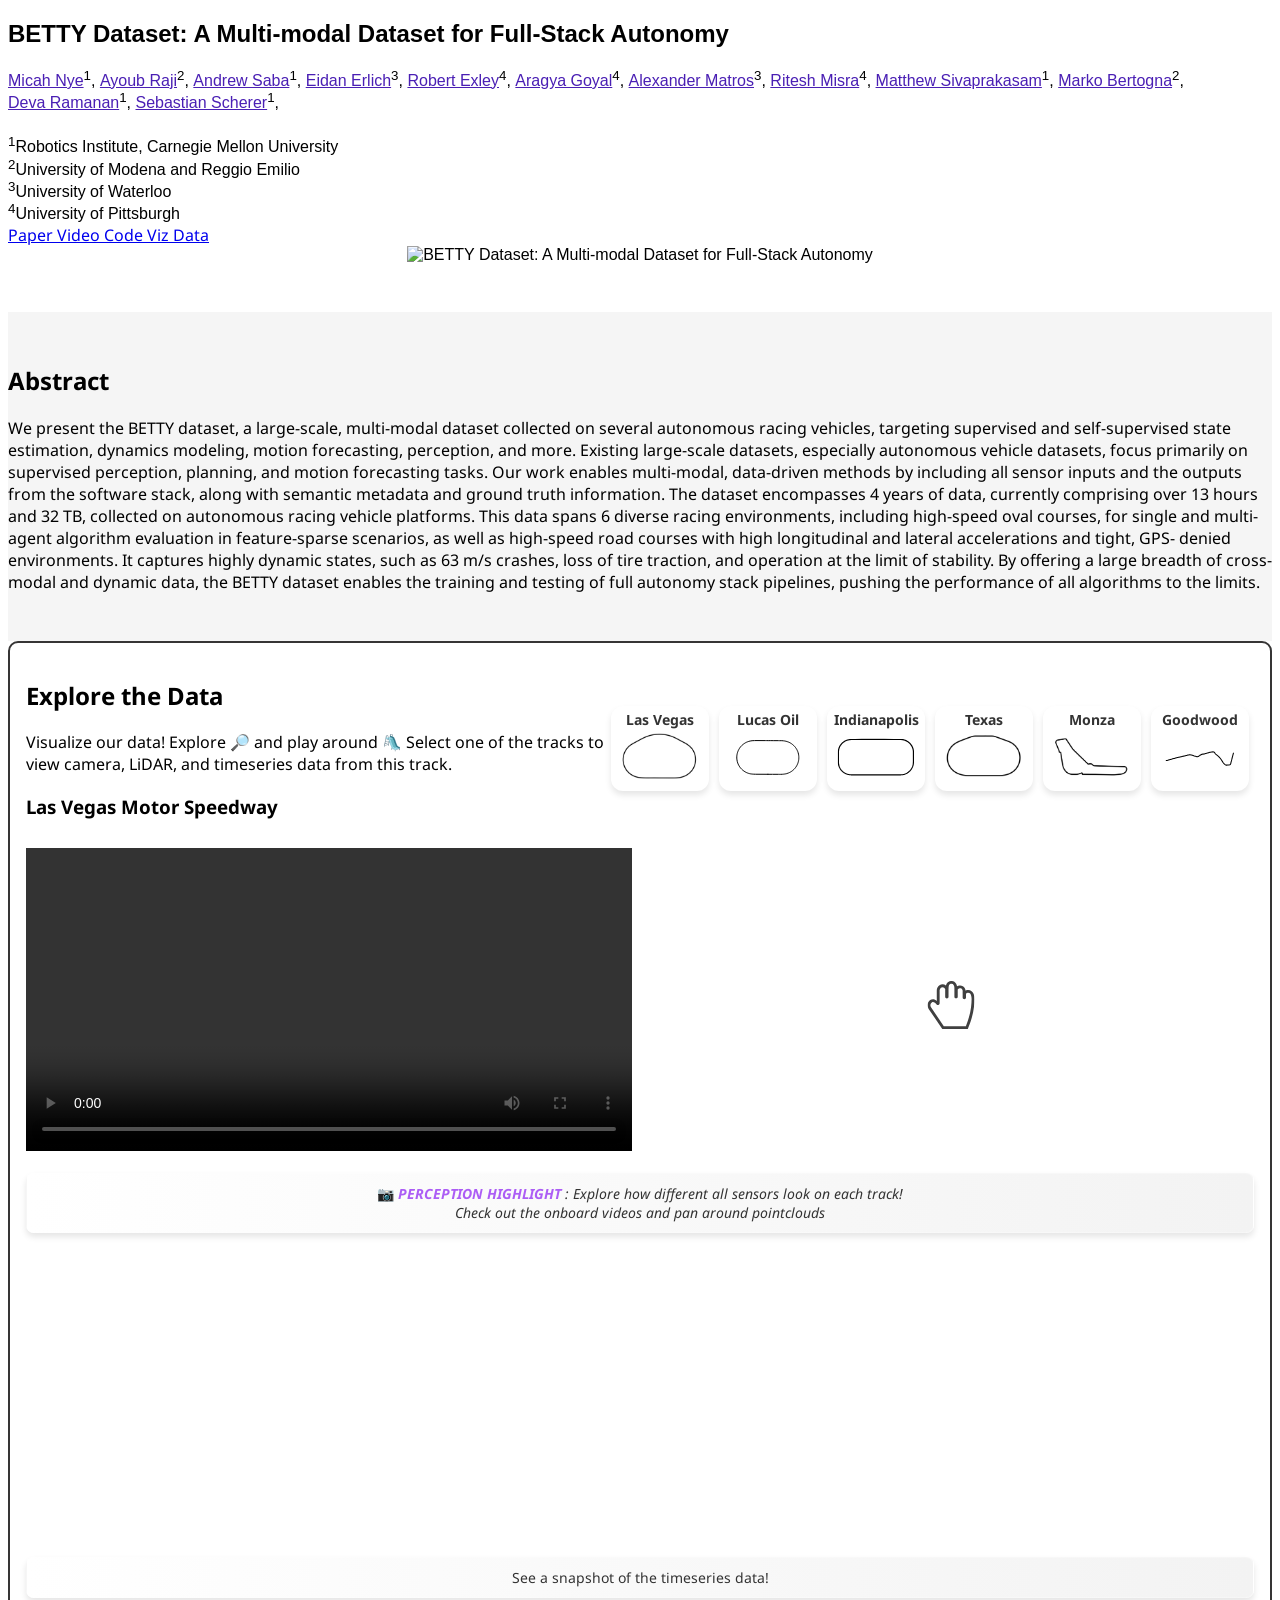
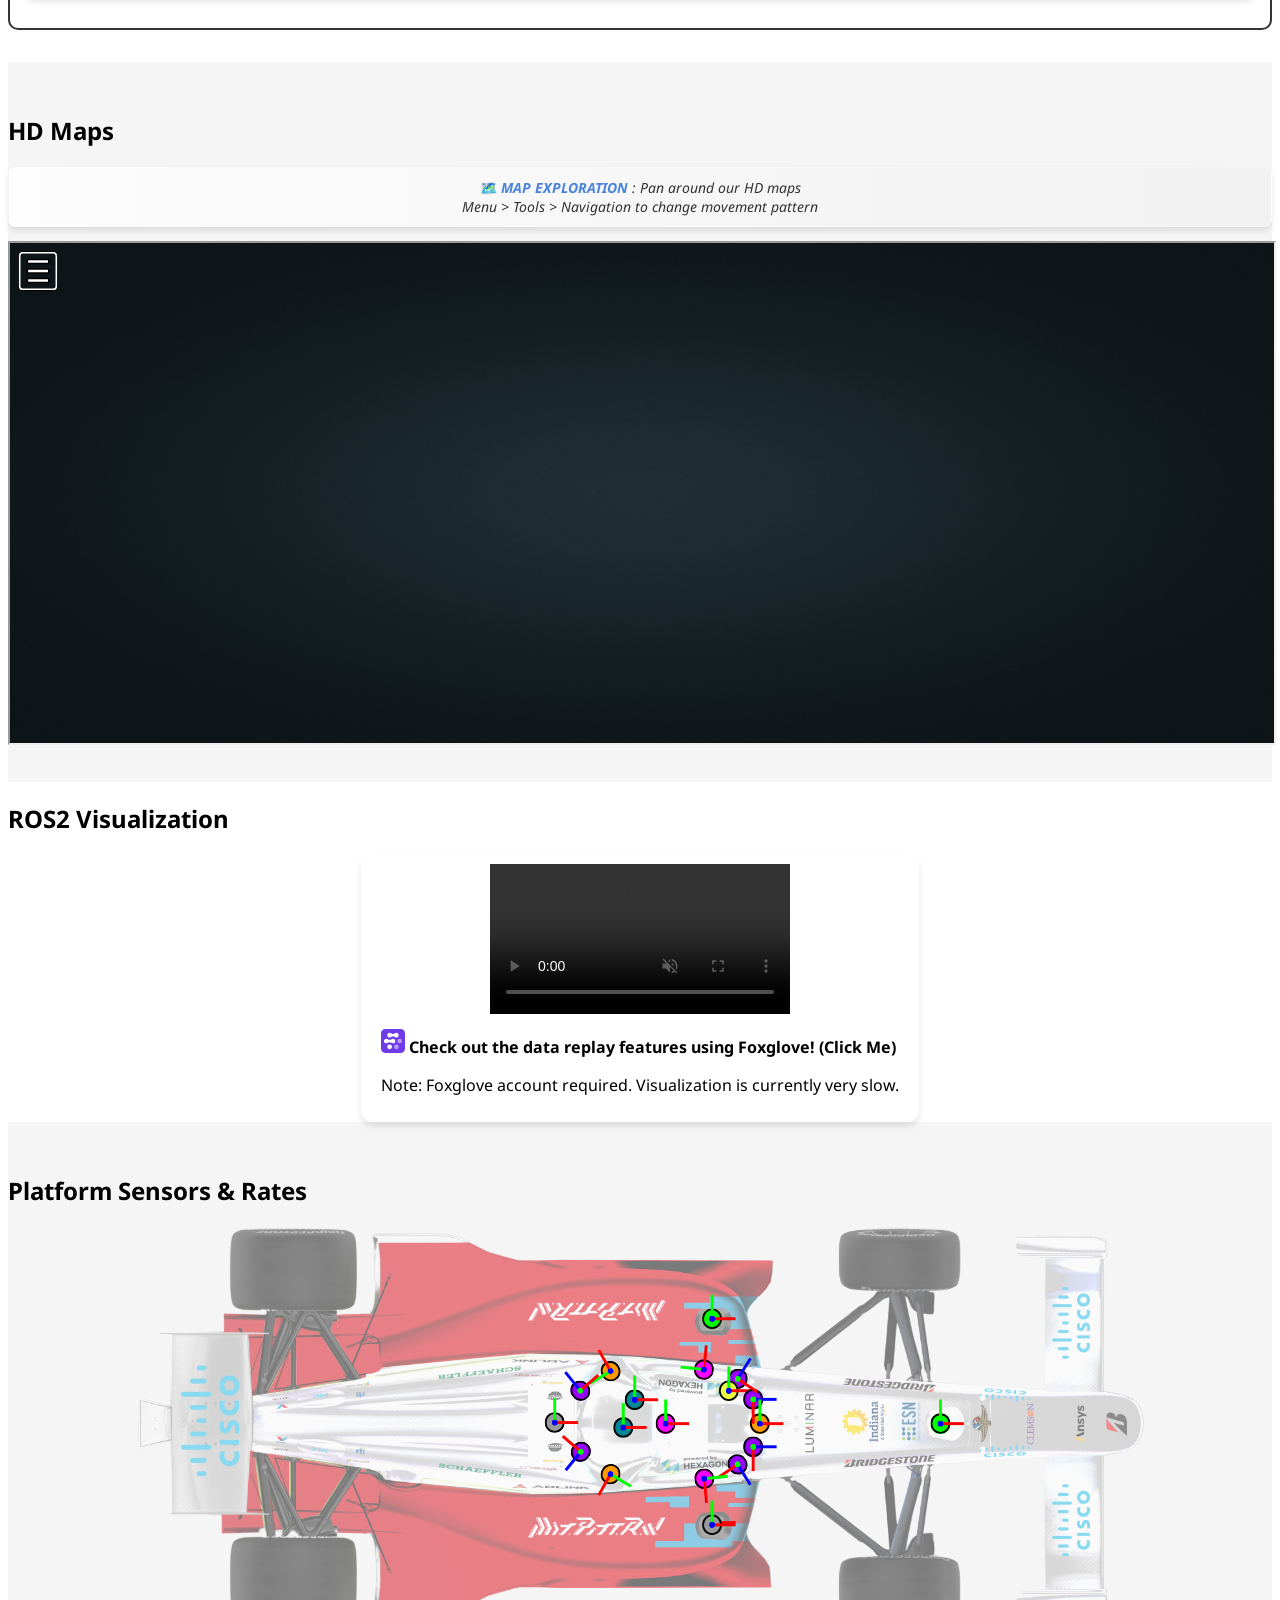
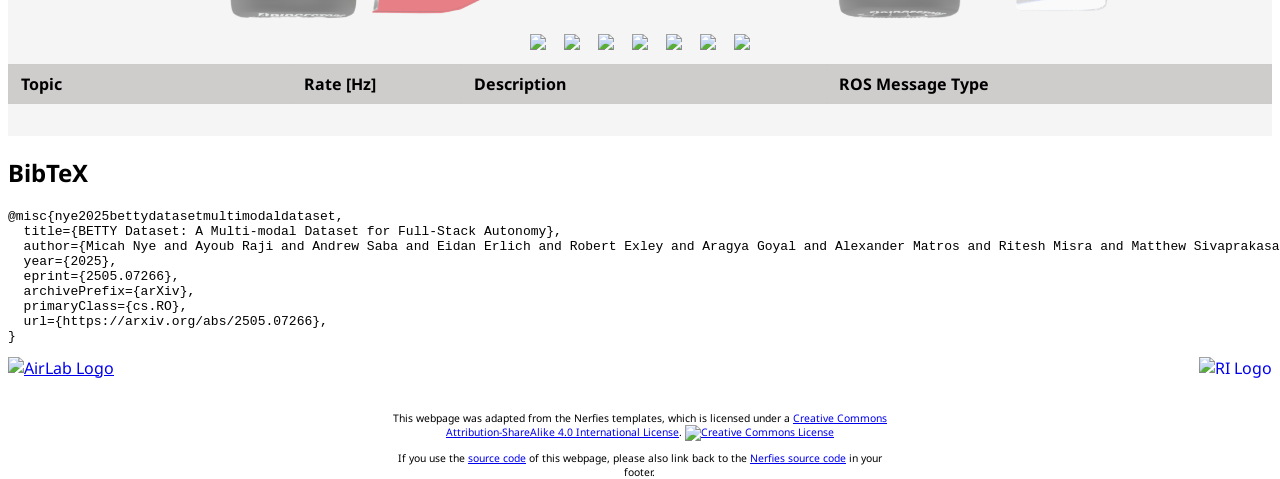
==== commit f91c0046: "better sizing constraints for sensor buttons" ====
--- a/index.html
+++ b/index.html
@@ -313,15 +313,6 @@
 </div>
 </section>
 -->
-
-<!-- <section class="section" id="disclaimer">
-  <div class="container is-max-desktop content">
-      <div>
-        <h1 class="title is-3">⚠️ Disclaimer</h1>
-        <p class="is-size-10">As post-processing continues, we currently are providing a small subset of the data with all but the Goodwood track. This includes 6 runs, encompassing high- & low-speed and single- & multi-agent scenarios, as well as those with loss of traction. Please see our preliminary easy-access visualizations of perception and dynamics data below.</p>
-      </div>
-  </div>
-</section> -->
 
 <section class="section" id="viz" >
   <div class="container is-max-desktop content">
@@ -430,16 +421,14 @@
 <section class="section is-light" id="foxglove viz">
   <div class="container is-max-desktop content">
     <h1 class="title is-3">HD Maps</h1>
-    <!-- Temporarily removed until can find good public host for larger pcds -->
-    <!-- <p id="percep-description">
+    <p id="percep-description">
       🗺️<em>
         <span class="text-emphasize" style="color: #4983db;">MAP EXPLORATION</span>
         : Pan around our HD maps<br />Menu > Tools > Navigation to change movement pattern
       </em>
-    </p> -->
-    <div>
-      <!-- <iframe src="potree-viewer.html" width="100%" height="500px"></iframe> -->
-      <img src="assets/lvms_map.png" alt="HD Pointcloud Map"/>
+    </p>
+    <div id="map-viewer">
+      <iframe src="potree-viewer.html" width="100%" height="500px"></iframe>
     </div>
   </div>
 </section>
@@ -449,7 +438,7 @@
     <h1 class="title is-3">ROS2 Visualization</h1>
     <!-- Foxglove -->
     <div class="button-wrapper center">
-      <a href="https://app.foxglove.dev/view?ds=remote-file&ds.url=https%3A%2F%2Fairlab-share-01.andrew.cmu.edu%3A9000%2Fbetty%2Fgrun-48-2023-06-18-VEH8-MONZA-RUN-0%2Fmcap%2Fgrun-48-snippet%2Fgrun-48-snippet_0.mcap%3FX-Amz-Algorithm%3DAWS4-HMAC-SHA256%26X-Amz-Credential%3DLbSP6zwaMHk0YgQuixPW%252F20250514%252Fna-east-1%252Fs3%252Faws4_request%26X-Amz-Date%3D20250514T045351Z%26X-Amz-Expires%3D604800%26X-Amz-SignedHeaders%3Dhost%26X-Amz-Signature%3D25701928155d30a0ccf82c10e0d4204ac68683c2b6ae1d259d447c65f28fbe7c&layoutId=lay_0dUxYWH4IFfsL4qa&time=2023-06-18T08%3A06%3A11.000345000Z" target="_blank" class="custom-button">
+      <a href="https://app.foxglove.dev/micah-nye-1/view?ds=remote-file&ds.url=https%3A%2F%2Fairlab-share-01.andrew.cmu.edu%3A9000%2Fbetty%2Fgrun-48-2023-06-18-VEH8-MONZA-RUN-0%2Fmcap%2Fgrun-48-snippet%2Fgrun-48-snippet_0.mcap&layoutId=lay_0dUxYWH4IFfsL4qa&time=2023-06-18T08%3A06%3A11.000345000Z" target="_blank" class="custom-button">
         <div class="button-content">
           <div>
             <video controls autoplay loop muted playsinline style="pointer-events: none;">
@@ -459,36 +448,61 @@
           <div>
             <img src="assets/foxglove_logo.svg" alt="Icon" class="button-icon" />
             <span class="button-text">Check out the data replay features using Foxglove! (Click Me)</span>
+            <p class="is-size-7">Note: Foxglove account required. Visualization is currently very slow.</p>
           </div>
         </div>
       </a>
     </div>
     <div style="text-align:center">
-      <p class="is-size-7">Note: Foxglove account required. Visualization is currently very slow.</p>
-    </div>
-  </div>
-</section>
-<!-- <section id="pointcloud-viewer">
-  <iframe src="potree-viewer.html" width="100%" height="100%"></iframe>
-</section> -->
+    </div>
+  </div>
+</section>
 
 <section class="section is-light" id="sensor-specs">
   <div class="container is-max-desktop content">
-    <h2 class="title is-3">System</h2>
+    <h2 class="title is-3">Platform Sensors & Rates</h2>
     <div style="text-align: center;">
-      <img src="assets/betty_sensors.svg" alt="AV21 (betty) sensors" width="70%"/>
-      <img src="assets/betty_sensors_key.svg" alt="AV21 (betty) sensors key" width="70%"/>
-    </div>
-  </div>
-</section>
-
-
-<!-- <section class="section is-light" id="data-format">
-  <div class="container is-max-desktop content">
-    <h2 class="title is-3">Data Format</h2>
-
-  </div>
-</section> -->
+      <img src="assets/betty_sensors.svg" alt="AV21 (betty) sensors" width="80%"/>
+      <div id="sensor-select-row">
+        <div id="sensor-select-button-lidar" class="sensor-select-button" onclick='set_sensor("lidar")'>
+          <img class="sensor-icon" src="static/images/betty_sensors_lidar.svg">
+        </div>
+        <div id="sensor-select-button-camera" class="sensor-select-button" onclick='set_sensor("camera")'>
+          <img class="sensor-icon" src="static/images/betty_sensors_camera.svg">
+        </div>
+        <div id="sensor-select-button-radar" class="sensor-select-button" onclick='set_sensor("radar")'>
+          <img class="sensor-icon" src="static/images/betty_sensors_radar.svg">
+        </div>
+        <div id="sensor-select-button-novatel" class="sensor-select-button" onclick='set_sensor("novatel")'>
+          <img class="sensor-icon" src="static/images/betty_sensors_novatel.svg">
+        </div>
+        <div id="sensor-select-button-vectornav" class="sensor-select-button" onclick='set_sensor("vectornav")'>
+          <img class="sensor-icon" src="static/images/betty_sensors_vectornav.svg">
+        </div>
+        <div id="sensor-select-button-kistler" class="sensor-select-button" onclick='set_sensor("kistler")'>
+          <img class="sensor-icon" src="static/images/betty_sensors_kistler.svg">
+        </div>
+        <div id="sensor-select-button-autonomy" class="sensor-select-button" onclick='set_sensor("autonomy")'>
+          <img class="sensor-icon" src="static/images/betty_sensors_autonomy.svg">
+        </div>
+      </div>
+      <div class="table-container">
+        <table id="sensor-table">
+          <thead>
+            <tr>
+              <th>Topic</th>
+              <th>Rate [Hz]</th>
+              <th>Description</th>
+              <th>ROS Message Type</th>
+            </tr>
+          </thead>
+          <tbody id="sensor-table-body">
+          </tbody>
+        </table>
+      </div>
+    </div>
+  </div>
+</section>
 
 <section class="section" id="BibTeX">
   <div class="container is-max-desktop content">
@@ -533,12 +547,9 @@
     <div class="container">
         <div id="blocks">  
           <div id="block1">
-            <!--
-            TODO: do we want this link?
             <a href="https://theairlab.org/">
               <img src="static/images/Horizontal@2x.png" alt="AirLab Logo" style="width:60%;">
             </a>
-            -->
           </div>
           <div id="block2">
             <center>
@@ -574,12 +585,9 @@
             </center>
           </div>
           <div id="block3">
-            <!--
-          TODO: do we want this link?
             <a href="https://www.ri.cmu.edu/">
               <img src="static/images/riLogo2019.svg" alt="RI Logo" style="float: right;">
             </a>
-            -->
           </div>
         </div>
     </div>
--- a/static/css/index.css
+++ b/static/css/index.css
@@ -161,6 +161,7 @@
   }
 }
 
+/* Track Selection */
 #track-select-outline {
   border: 2px solid rgb(54, 53, 53); /* Black outline */
   border-radius: 10px; /* Rounded corners */
@@ -233,6 +234,136 @@
   font-weight: bold; /* Make text bold */
   color: #333; /* Dark gray text color */
 }
+
+/* Sensor selection */
+#sensor-select-outline {
+  border: 2px solid rgb(54, 53, 53); /* Black outline */
+  border-radius: 10px; /* Rounded corners */
+  padding: 1rem; /* Add some padding inside the outline */
+  margin-bottom: 2rem; /* Add spacing below the outline */
+}
+
+#sensor-select-block {
+  display: flex;
+  flex-direction: row;
+  align-items: center;
+  margin-bottom: 10px;
+
+  /* TBD if I want stickiness */
+  /* position: sticky;
+  top: 0;
+  padding: 10px 16px;
+  background: white;
+  z-index: 1000; */
+}
+
+#sensor-select-row {
+  display: flex;
+  flex-direction: row;
+  margin: 0 auto;
+  align-items: center;
+  width: fit-content;
+  gap: 0px; /* Add spacing between buttons */
+}
+
+.sensor-select-button {
+  margin: 5px;
+  /* width: 120px; Keep the width unchanged */
+  /* height: 300px; */
+  /* background-color: #0000ff; */
+  /* background-color: transparent; */
+  cursor: pointer;
+  border: none;
+  border-radius: 12px; /* More rounded corners */
+  text-align: center;
+  align-items: center;
+  transition: background-color 0.3s ease, transform 0.2s ease, box-shadow 0.3s ease; /* Smooth transitions */
+  /* box-shadow: 0 4px 6px rgba(0, 0, 0, 0.1); /* Subtle shadow */
+  padding: 4px; /* Add padding for better spacing */
+}
+
+/* Hover effect */
+.sensor-select-button:hover {
+  /* background-color: #ff0000; Light gray background on hover */
+  transform: scale(1.15); /* Slightly scale up the button */
+  /* box-shadow: 0 6px 8px rgba(0, 0, 0, 0.15); Enhanced shadow on hover */
+}
+
+/* Active (clicked) state */
+.sensor-select-button:active {
+  transform: scale(0.95); /* Slightly scale down when clicked */
+}
+
+.active-sensor {
+  transform: scale(1.15); /* Slightly scale up the button */
+}
+
+.sensor-icon {
+  max-height: 100%;
+  max-width: 100%;
+  object-fit: contain;
+}
+
+/* Adjust for screen sizes */
+@media (max-width: 800px) {  
+  .sensor-select-button {
+    width: 100%;  
+    margin: 5px 0;
+  }
+
+  #sensor-table {
+    font-size: 0.7rem; /* slightly smaller text for narrow screens */
+  }
+}
+
+/* table */
+#sensor-table {
+  width: 100%;
+  table-layout: fixed;
+  border-collapse: collapse;
+  word-wrap: break-word;
+}
+
+#sensor-table th,
+#sensor-table td {
+  text-align: left;
+  padding: 8px 12px;
+  border: 1px solid #ccc;
+  vertical-align: top;
+}
+
+#sensor-table th:nth-child(1),
+#sensor-table td:nth-child(1) {
+  width: 150px;
+}
+
+#sensor-table th:nth-child(2),
+#sensor-table td:nth-child(2) {
+  width: 80px;
+}
+
+#sensor-table th:nth-child(3),
+#sensor-table td:nth-child(3) {
+  width: 200px;
+}
+
+#sensor-table th:nth-child(4),
+#sensor-table td:nth-child(4) {
+  width: 250px;
+  white-space: normal; /* Allow wrapping */
+}
+
+#sensor-table thead {
+  background-color: #cfcccc;
+}
+.table-container {
+  max-height: 500px;         /* 👈 Set your preferred max height */
+  overflow-y: auto;          /* 👈 Enables vertical scroll */
+  overflow-x: auto;
+  max-width: 100%;
+  -webkit-overflow-scrolling: touch; /* smooth scrolling on iOS */
+}
+/* time series */
 
 #timeseries-div {
   position: relative; /* Ensure the container is a positioning context */
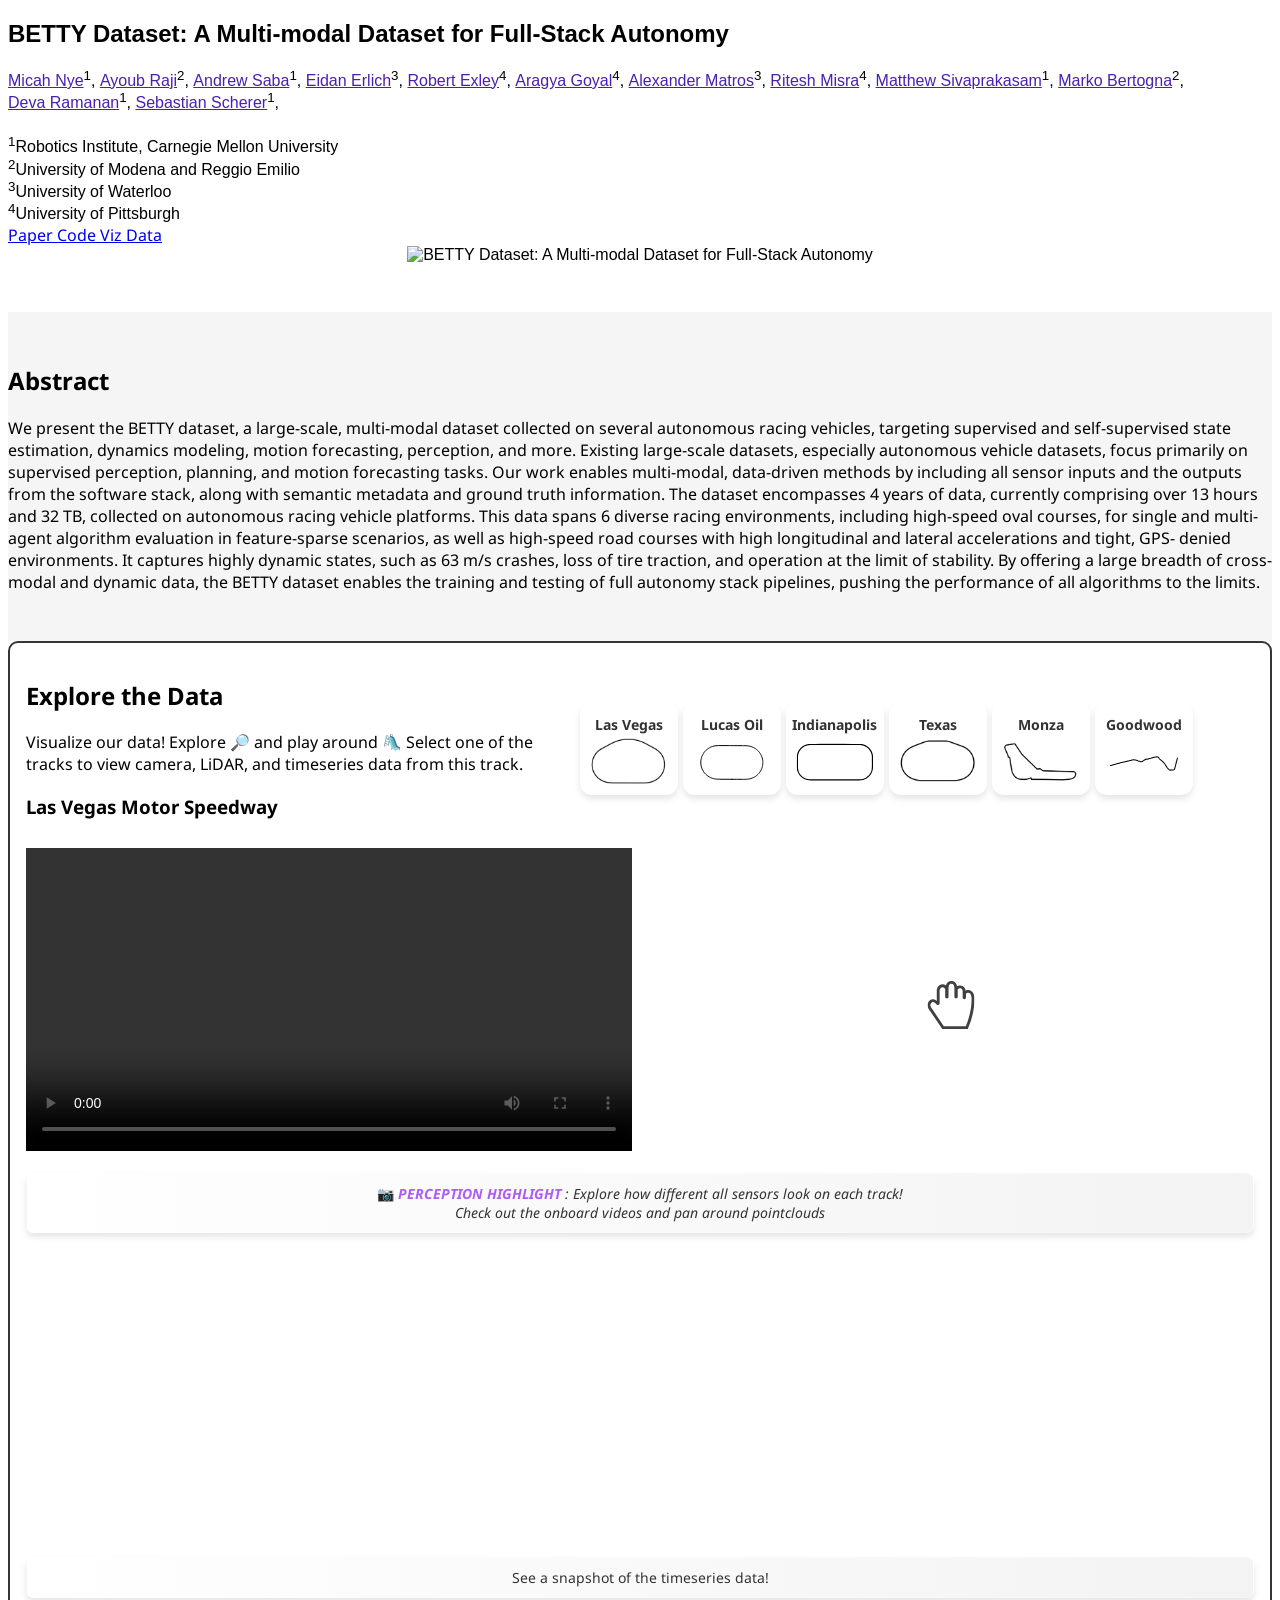
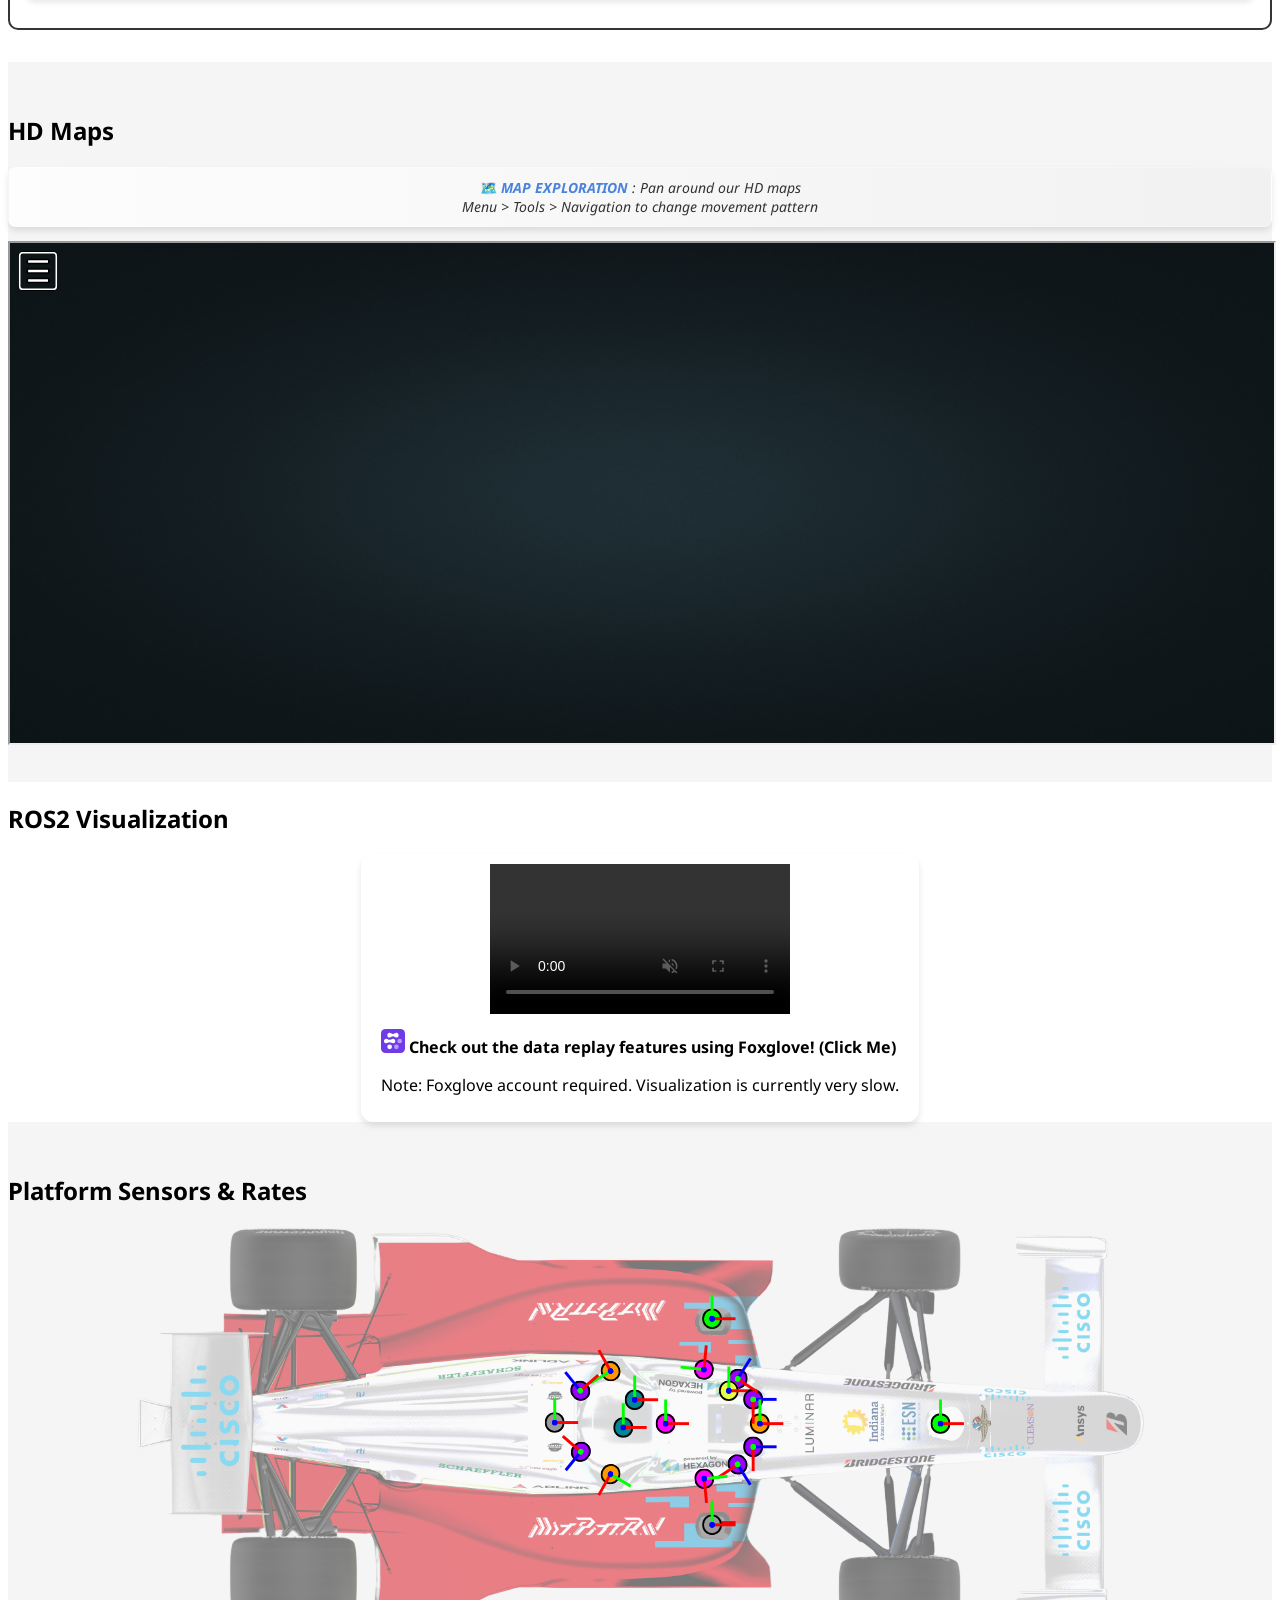
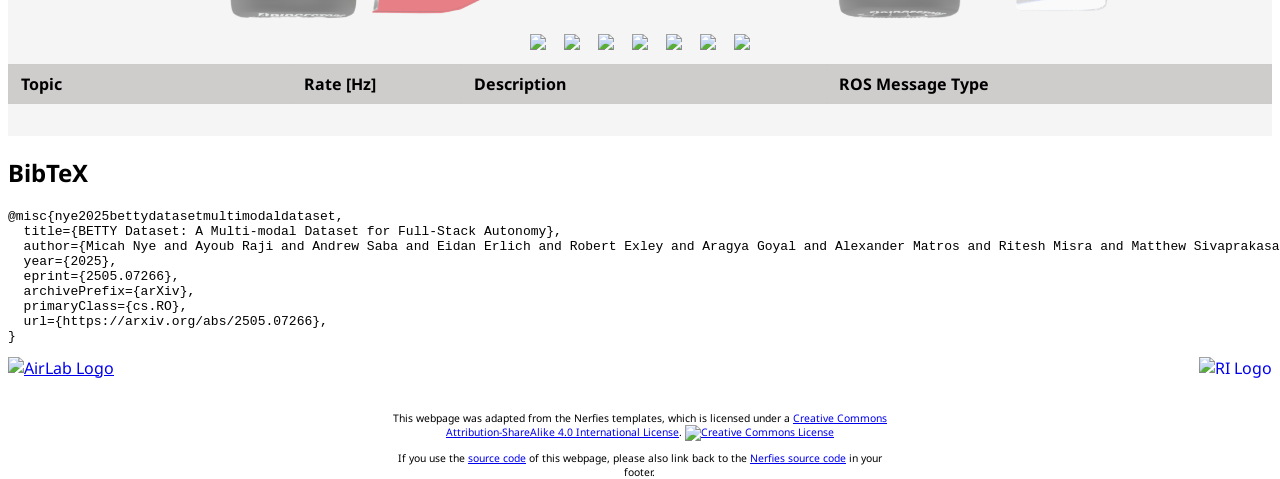
==== commit ae67a8d6: "updates" ====
--- a/index.html
+++ b/index.html
@@ -129,15 +129,6 @@
                 </a>
               </span> -->
               <!-- Video Link. -->
-              <span class="link-block">
-                <a href="https://drive.google.com/file/d/1tbdRRiZdlxsYH-9TIWh7731jCSpSqV1w/view?usp=drive_link"
-                   class="external-link button is-normal ">
-                  <span class="icon">
-                      <i class="fab fa-youtube"></i>
-                  </span>
-                  <span>Video</span>
-                </a>
-              </span>
               <!-- Code Link. -->
               <span class="link-block">
                 <a href="./coming_soon.html"
--- a/static/css/index.css
+++ b/static/css/index.css
@@ -163,46 +163,45 @@
 
 /* Track Selection */
 #track-select-outline {
-  border: 2px solid rgb(54, 53, 53); /* Black outline */
-  border-radius: 10px; /* Rounded corners */
-  padding: 1rem; /* Add some padding inside the outline */
-  margin-bottom: 2rem; /* Add spacing below the outline */
+  border: 2px solid rgb(54, 53, 53);
+  border-radius: 10px;
+  padding: 1rem;
+  margin-bottom: 2rem;
+  overflow: hidden; /* Prevent content from escaping the outline */
 }
 
 #track-select-block {
   display: flex;
-  flex-direction: row;
-  align-items: center;
+  flex-direction: column; /* Stack vertically on all screens */
+  align-items: flex-start; /* Align items to the start */
   margin-bottom: 10px;
-
-  /* TBD if I want stickiness */
-  /* position: sticky;
-  top: 0;
-  padding: 10px 16px;
-  background: white;
-  z-index: 1000; */
 }
 
 #track-select-row {
-  display: flex;
-  flex-direction: row;
-  margin-left: auto;
-  align-items: center;
-  gap: 0px; /* Add spacing between buttons */
+  display: grid;
+  grid-template-columns: repeat(3, 1fr); /* 3 columns by default */
+  gap: 10px; /* Add spacing between buttons */
+  width: 100%; /* Take full width */
+  margin-top: 1rem; /* Add space between title and buttons */
+  margin-left: 0; /* Remove previous margin-left */
 }
 
 .track-select-button {
-  margin: 5px;
-  width: 90px; /* Keep the width unchanged */
-  background-color: #ffffff; /* White background */
+  margin: 0; /* Remove individual margins since we have gap */
+  width: 100%; /* Full width of grid cell */
+  max-width: 120px; /* Maximum width to prevent stretching */
+  background-color: #ffffff;
   cursor: pointer;
   border: none;
-  border-radius: 12px; /* More rounded corners */
+  border-radius: 12px;
   text-align: center;
+  transition: background-color 0.3s ease, transform 0.2s ease, box-shadow 0.3s ease;
+  box-shadow: 0 4px 6px rgba(0, 0, 0, 0.1);
+  padding: 8px 4px; /* Adjust padding */
+  display: flex;
+  flex-direction: column;
   align-items: center;
-  transition: background-color 0.3s ease, transform 0.2s ease, box-shadow 0.3s ease; /* Smooth transitions */
-  box-shadow: 0 4px 6px rgba(0, 0, 0, 0.1); /* Subtle shadow */
-  padding: 4px; /* Add padding for better spacing */
+  justify-content: center;
 }
 
 /* Hover effect */
@@ -221,18 +220,53 @@
   background-color: #ffe8e5;
 }
 
-/* Track icon (unchanged) */
+/* Adjust track icon size for smaller screens */
 .track-icon {
-  width: 80px; /* Keep the icon size unchanged */
-  height: auto; /* Maintain aspect ratio */
+  width: 60px;
+  height: auto;
 }
 
 /* Text inside the button */
 .track-select-button p {
-  margin: 0; /* Remove default margin */
-  font-size: 14px; /* Adjust font size */
-  font-weight: bold; /* Make text bold */
-  color: #333; /* Dark gray text color */
+  margin: 5px 0 0 0;
+  font-size: 12px;
+  font-weight: bold;
+  color: #333;
+}
+
+/* Media queries for responsive adjustments */
+@media (min-width: 800px) {
+  #track-select-block {
+    flex-direction: row; /* Side by side on larger screens */
+    align-items: center;
+  }
+  
+  #track-select-row {
+    display: flex;
+    flex-direction: row;
+    margin-left: auto;
+    gap: 5px;
+    margin-top: 0;
+  }
+  
+  .track-select-button {
+    width: 90px;
+  }
+  
+  .track-icon {
+    width: 80px;
+  }
+  
+  .track-select-button p {
+    font-size: 14px;
+  }
+}
+
+/* For very small screens */
+@media (max-width: 400px) {
+  #track-select-row {
+    grid-template-columns: repeat(2, 1fr); /* 2 columns on very small screens */
+  }
 }
 
 /* Sensor selection */
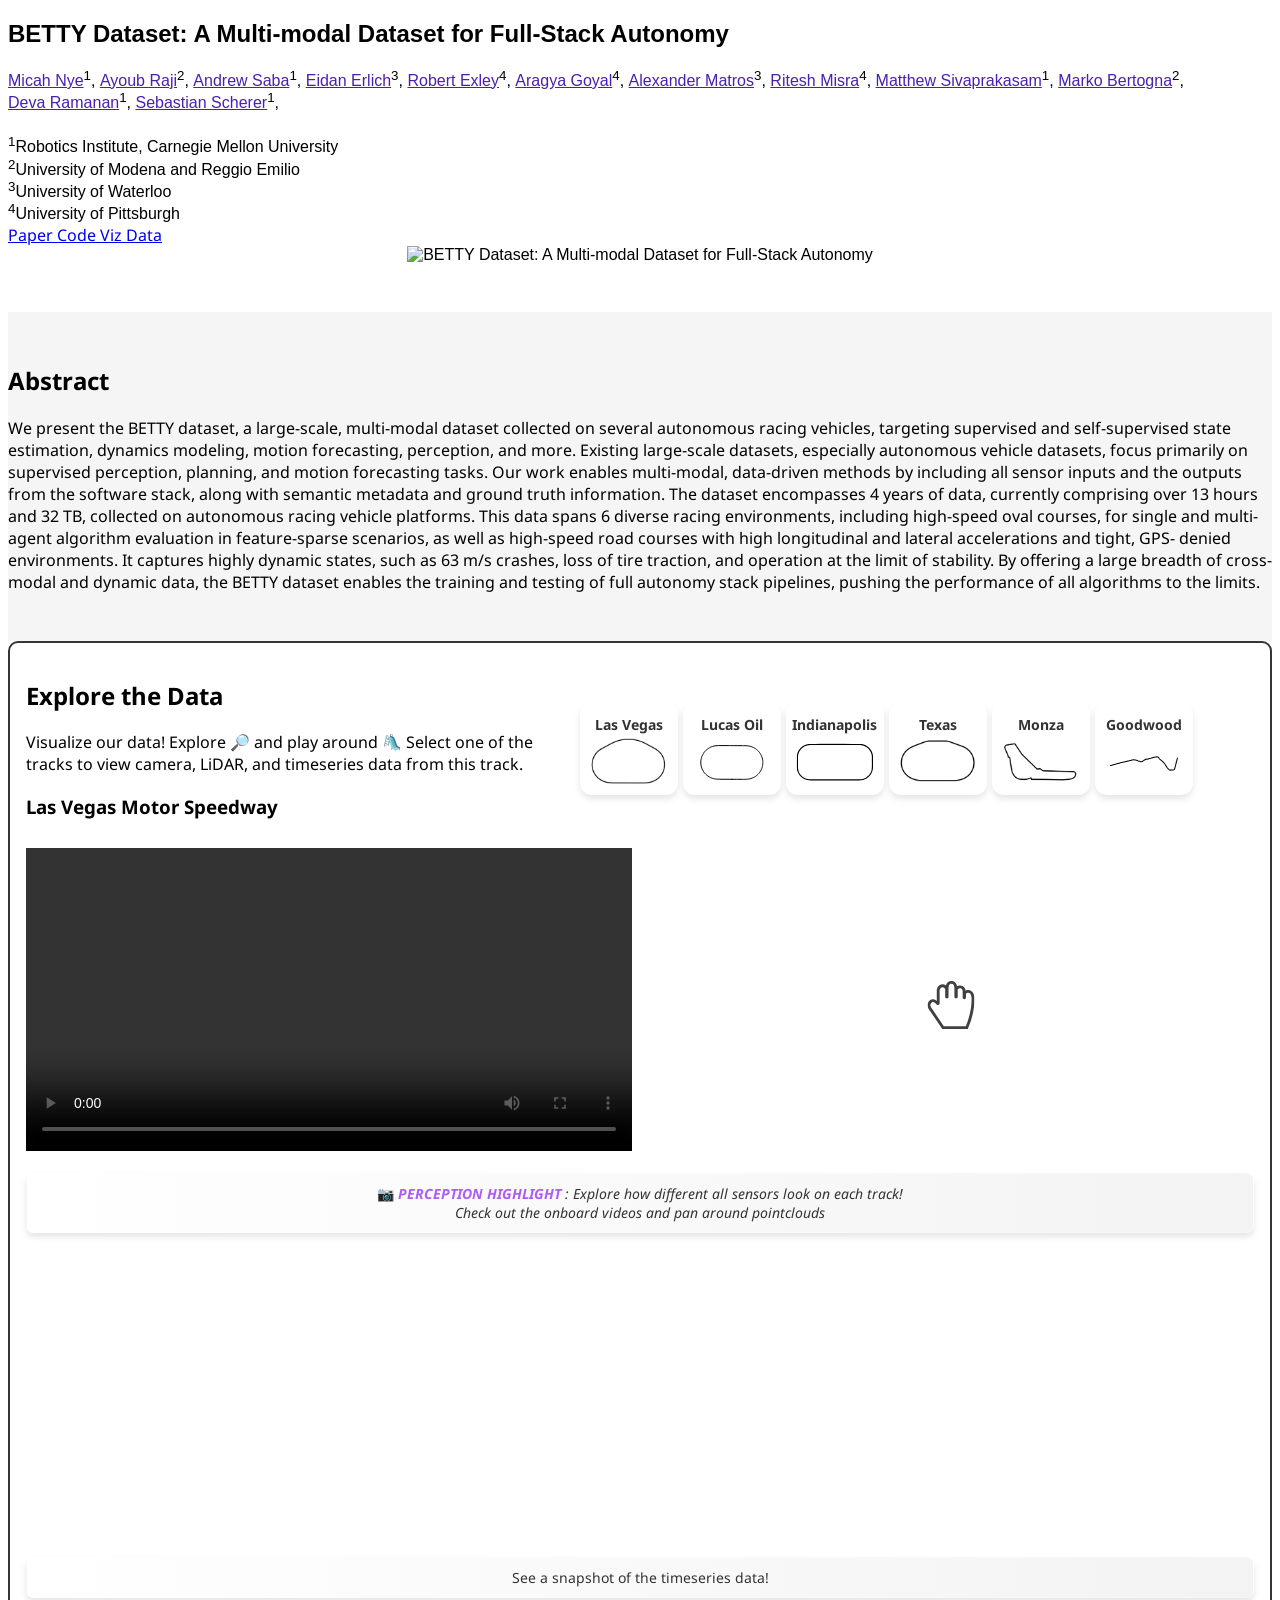
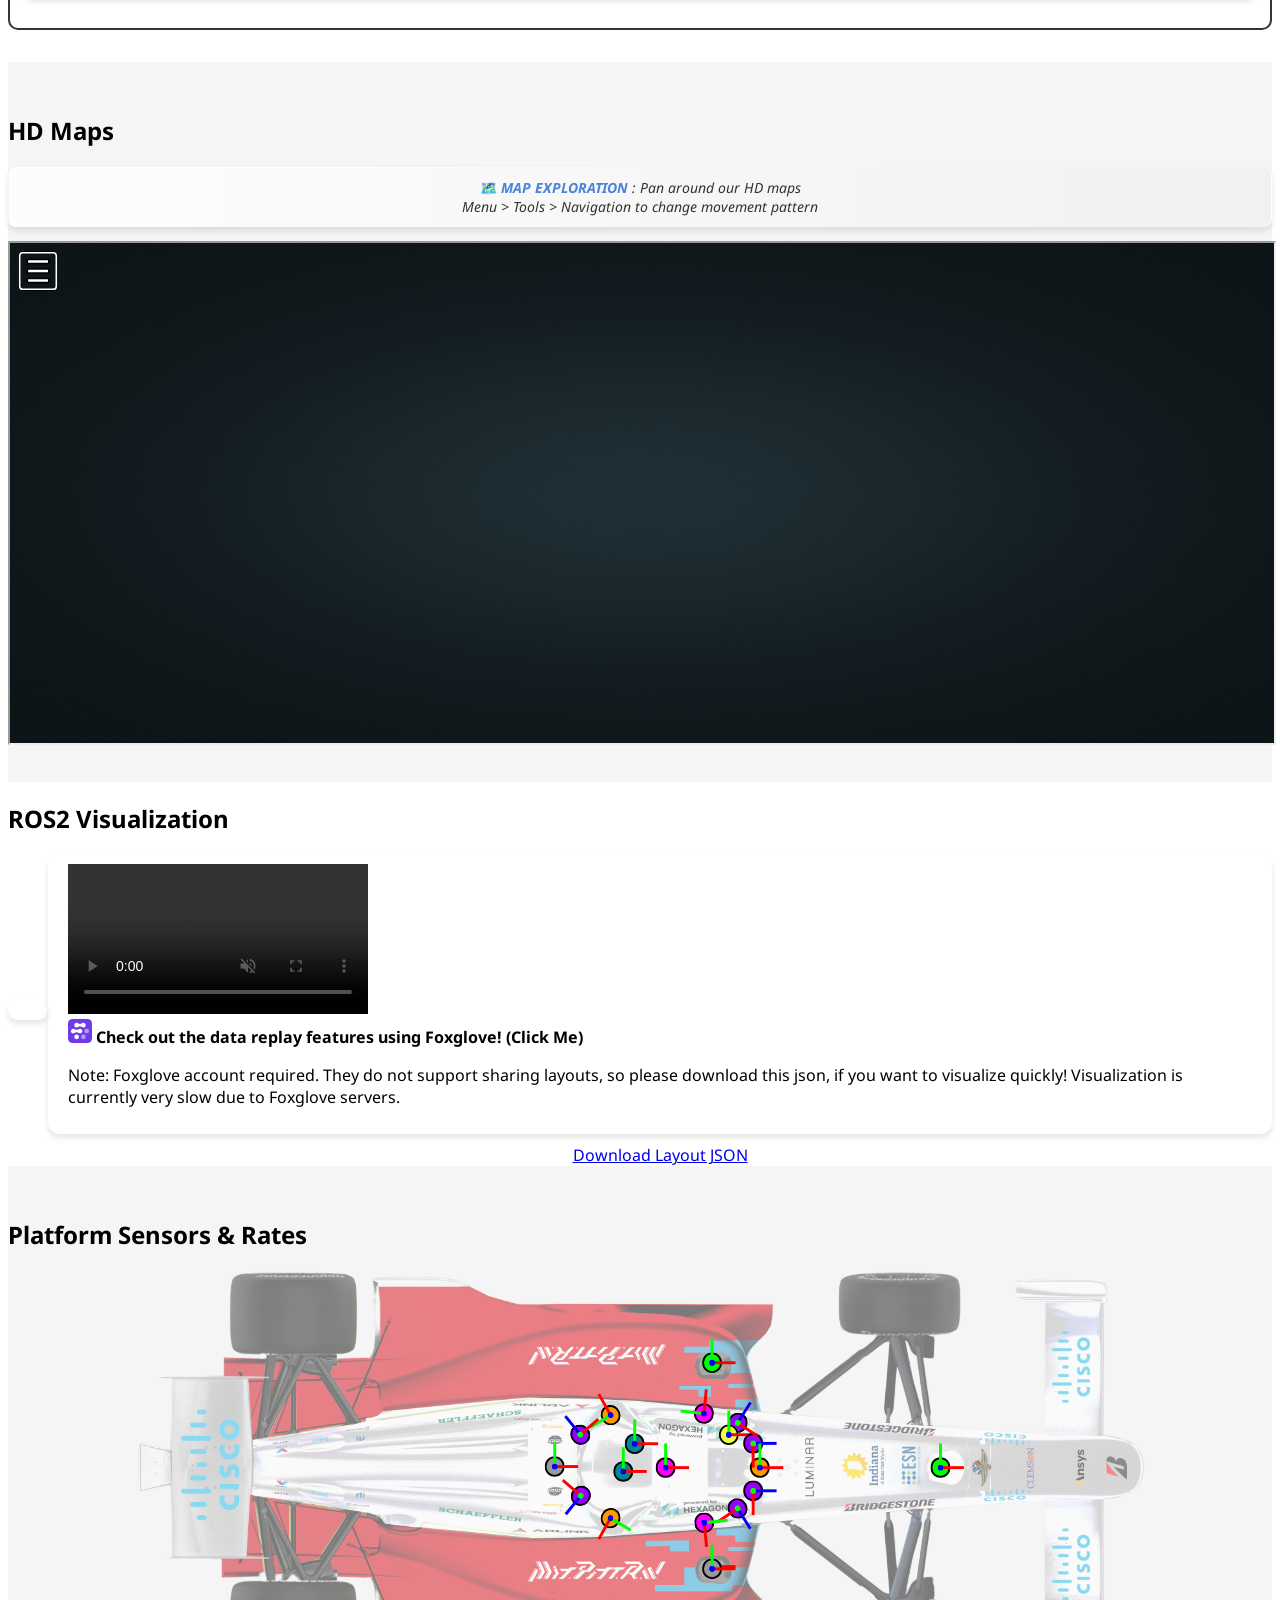
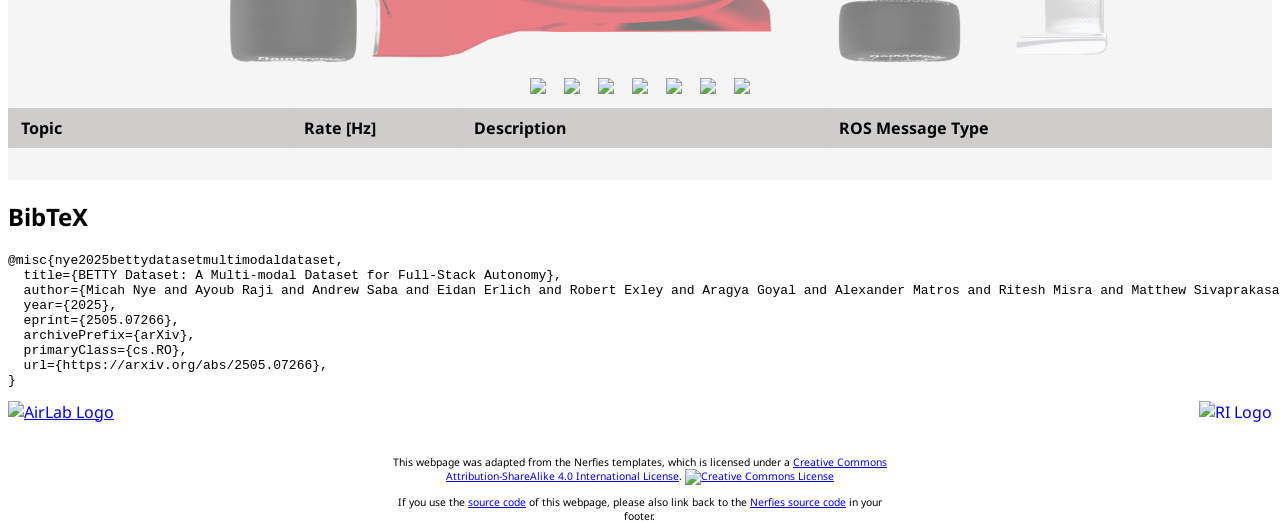
==== commit 1f6a5b51: "fix foxglove permissions and layouts" ====
--- a/index.html
+++ b/index.html
@@ -429,7 +429,7 @@
     <h1 class="title is-3">ROS2 Visualization</h1>
     <!-- Foxglove -->
     <div class="button-wrapper center">
-      <a href="https://app.foxglove.dev/micah-nye-1/view?ds=remote-file&ds.url=https%3A%2F%2Fairlab-share-01.andrew.cmu.edu%3A9000%2Fbetty%2Fgrun-48-2023-06-18-VEH8-MONZA-RUN-0%2Fmcap%2Fgrun-48-snippet%2Fgrun-48-snippet_0.mcap&layoutId=lay_0dUxYWH4IFfsL4qa&time=2023-06-18T08%3A06%3A11.000345000Z" target="_blank" class="custom-button">
+      <a href="https://app.foxglove.dev/view?ds=remote-file&ds.url=https%3A%2F%2Fairlab-share-01.andrew.cmu.edu%3A9000%2Fbetty%2Fgrun-48-2023-06-18-VEH8-MONZA-RUN-0%2Fmcap%2Fgrun-48-snippet%2Fgrun-48-snippet_0.mcap&layoutId=lay_0dUxYWH4IFfsL4qa&time=2023-06-18T08%3A06%3A11.000345000Z" target="_blank" class="custom-button">
         <div class="button-content">
           <div>
             <video controls autoplay loop muted playsinline style="pointer-events: none;">
@@ -439,8 +439,10 @@
           <div>
             <img src="assets/foxglove_logo.svg" alt="Icon" class="button-icon" />
             <span class="button-text">Check out the data replay features using Foxglove! (Click Me)</span>
-            <p class="is-size-7">Note: Foxglove account required. Visualization is currently very slow.</p>
-          </div>
+          </div>
+          <p class="is-size-7">Note: Foxglove account required. They do not support sharing layouts, so please download this json, if you want to visualize quickly! Visualization is currently very slow due to Foxglove servers.</p>
+          <!-- Separate download button that doesn't interfere with layout -->
+          <a href="assets/foxglove_layout.json" download class="json-download-button">Download Layout JSON</a>
         </div>
       </a>
     </div>
